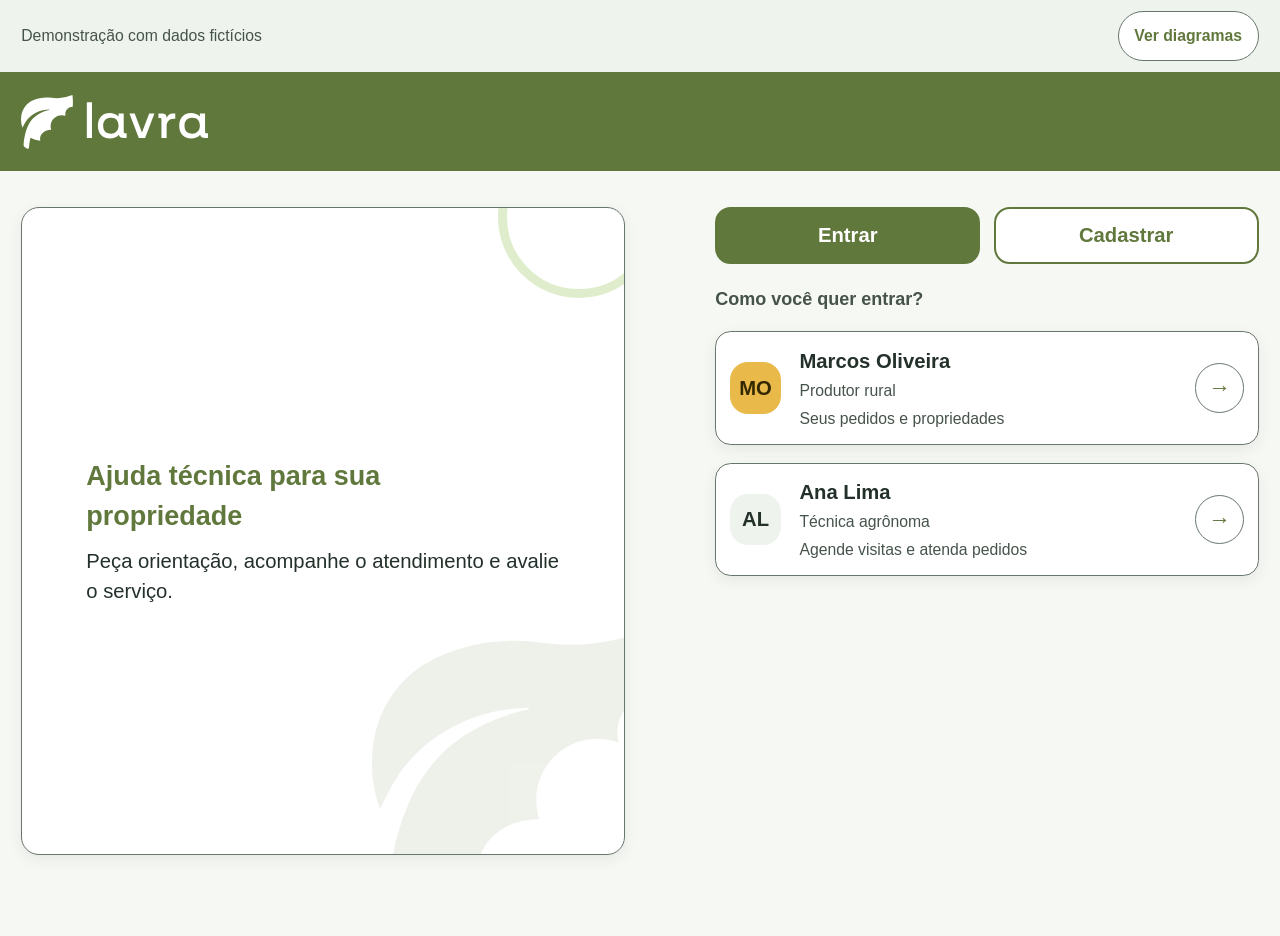
==== index.html @ 4236a97c "first commit" ====
<!DOCTYPE html>
<html lang="pt-BR">
<head>
  <meta charset="utf-8">
  <meta name="viewport" content="width=device-width, initial-scale=1, viewport-fit=cover">
  <title>Lavra: protótipo</title>
  <link rel="icon" type="image/svg+xml" href="assets/lavraLogoVerde.svg">
  <link rel="stylesheet" href="style.css">
</head>
<body>
<div class="wrap">

  <div class="bar">
    <span>Demonstração com dados fictícios</span>
    <span id="crumb"></span>
    <a class="diagram-link" href="diagramas.html">Ver diagramas</a>
  </div>

  <div class="phone">

    <!-- CABEÇALHO (aparece em todas as telas) -->
    <header class="top">
      <div class="brand">
        <span id="logo" class="sr-only" aria-hidden="true"></span>
        <img class="logo-img" src="assets/lavraLogotipoBranca.svg" alt="Lavra">
      </div>
      <div class="account">
        <div class="avatar"><span id="iniciais" class="hidden"></span></div>
        <span id="topo-sub" class="account-name">Gestão da Assistência Rural</span>
        <button id="btn-sair" class="hidden" onclick="sair()">Sair</button>
      </div>
    </header>

    <!-- TELA 1: LOGIN E CADASTRO -->
    <main id="tela-login" class="body tela">
      <div class="hero">
        <img class="hero-watermark" src="assets/lavraLogoVerde.svg" alt="" aria-hidden="true">
        <h2>Ajuda técnica para sua propriedade</h2>
        <p>Peça orientação, acompanhe o atendimento e avalie o serviço.</p>
      </div>
      <div class="row">
        <button id="aba-entrar" class="btn" onclick="abas('entrar')">Entrar</button>
        <button id="aba-cadastro" class="btn alt" onclick="abas('cadastro')">Cadastrar</button>
      </div>

      <div id="form-entrar" class="tela">
        <p class="sub profile-prompt">Como você quer entrar?</p>
        <button class="item profile-option" onclick="entrarComo('produtor')">
          <span class="profile-avatar" aria-hidden="true">MO</span>
          <span class="profile-copy"><b>Marcos Oliveira</b><span class="sub">Produtor rural</span><span class="profile-hint">Seus pedidos e propriedades</span></span>
          <span class="profile-arrow" aria-hidden="true">→</span>
        </button>
        <button class="item profile-option" onclick="entrarComo('tecnico')">
          <span class="profile-avatar technician" aria-hidden="true">AL</span>
          <span class="profile-copy"><b>Ana Lima</b><span class="sub">Técnica agrônoma</span><span class="profile-hint">Agende visitas e atenda pedidos</span></span>
          <span class="profile-arrow" aria-hidden="true">→</span>
        </button>
      </div>

      <div id="form-cadastro" class="tela hidden">
        <div><label for="cad-nome">Nome completo</label><input id="cad-nome"></div>
        <div><label for="cad-email">E-mail</label><input id="cad-email" type="email"></div>
        <div>
          <label for="cad-perfil">Perfil</label>
          <select id="cad-perfil">
            <option value="produtor">Produtor Rural</option>
            <option value="tecnico">Técnico Agrônomo</option>
          </select>
        </div>
        <label class="consent-label" for="cad-lgpd">
          <input id="cad-lgpd" type="checkbox">
          Autorizo o uso dos meus dados para atendimento, conforme a LGPD.
        </label>
        <div class="err" id="cad-err" role="alert" aria-live="polite"></div>
        <button class="btn" onclick="cadastrar()">Criar conta</button>
      </div>
    </main>

    <!-- TELA 2: LISTA DE SOLICITAÇÕES (muda conforme o perfil) -->
    <main id="tela-lista" class="body tela hidden">
      <button id="btn-nova" class="btn" onclick="mostrar('tela-nova')">Pedir ajuda técnica</button>
      <div class="stats" id="stats"></div>
      <h2 id="titulo-lista" class="section-title"></h2>
      <div id="lista" class="tela"></div>
    </main>

    <!-- TELA 3: NOVA SOLICITAÇÃO (Produtor) -->
    <main id="tela-nova" class="body tela hidden">
      <button class="btn alt btn-back" onclick="mostrar('tela-lista')">← Voltar</button>
      <h2 class="section-title">Pedir ajuda técnica</h2>
      <div>
        <label for="nv-prop">Propriedade</label>
        <select id="nv-prop">
          <option>Sítio Boa Esperança (4 ha, hortaliças)</option>
          <option>Fazenda Santa Clara (38 ha, soja e milho)</option>
        </select>
      </div>
      <div><label for="nv-tema">Sobre o que precisa de ajuda?</label><input id="nv-tema" placeholder="Ex.: pragas nas folhas"></div>
      <div><label for="nv-desc">Conte o que aconteceu</label><textarea id="nv-desc"></textarea></div>
      <div>
        <label for="nv-urg">Qual é a urgência?</label>
        <select id="nv-urg">
          <option>Baixa</option>
          <option selected>Média</option>
          <option>Alta</option>
        </select>
      </div>
      <div class="err" id="nv-err" role="alert" aria-live="polite"></div>
      <button class="btn" onclick="enviarSolicitacao()">Enviar pedido</button>
    </main>

    <!-- TELA 4: DETALHE DA SOLICITAÇÃO (Produtor e Técnico) -->
    <main id="tela-detalhe" class="body tela hidden">
      <button class="btn alt btn-back" onclick="mostrar('tela-lista')">← Voltar</button>

      <div>
        <h2 id="d-tema" class="section-title"></h2>
        <div id="d-prop" class="sub"></div>
      </div>
      <p id="d-desc"></p>

      <!-- Linha do tempo: os 5 status do ciclo de vida -->
      <ul class="tl" id="d-tl">
        <li><i></i>Aberta</li>
        <li><i></i>Agendada<span id="d-data"></span></li>
        <li><i></i>Em atendimento</li>
        <li><i></i>Concluída</li>
        <li><i></i>Avaliada</li>
      </ul>

      <div id="d-rel" class="note hidden"></div>

      <!-- Ações do TÉCNICO (só uma aparece por vez, conforme o status) -->
      <div id="acao-agendar" class="acao tela hidden">
        <div><label for="d-dt">Data da visita</label><input id="d-dt" type="date"></div>
        <button class="btn" onclick="agendar()">Agendar visita</button>
      </div>
      <div id="acao-iniciar" class="acao tela hidden">
        <button class="btn" onclick="iniciar()">Iniciar atendimento</button>
      </div>
      <div id="acao-concluir" class="acao tela hidden">
        <div><label for="d-relatorio">O que foi feito no atendimento?</label><textarea id="d-relatorio"></textarea></div>
        <button class="btn" onclick="concluir()">Concluir atendimento</button>
      </div>

      <!-- Ação do PRODUTOR (só depois de Concluída) -->
      <div id="acao-avaliar" class="acao tela hidden">
        <div>
          <span class="field-label">Avalie o atendimento</span>
          <div class="stars" id="estrelas" role="group" aria-label="Avalie o atendimento">
            <button aria-label="1 estrela" onclick="escolherNota(1)">★</button>
            <button aria-label="2 estrelas" onclick="escolherNota(2)">★</button>
            <button aria-label="3 estrelas" onclick="escolherNota(3)">★</button>
            <button aria-label="4 estrelas" onclick="escolherNota(4)">★</button>
            <button aria-label="5 estrelas" onclick="escolherNota(5)">★</button>
          </div>
        </div>
        <div><label for="d-comentario">Comentário (opcional)</label><textarea id="d-comentario"></textarea></div>
        <button class="btn" onclick="avaliar()">Enviar avaliação</button>
      </div>

      <div id="d-aviso" class="note hidden" role="status" aria-live="polite"></div>
      <div class="err" id="d-err" role="alert" aria-live="polite"></div>
    </main>

  </div>
</div>
<script src="script.js"></script>
</body>
</html>
---- style.css ----
:root {
  box-sizing: border-box;
  color-scheme: light;
  /* Paleta centralizada: 70% neutros, 20% verdes, 10% acentos semânticos. */
  --white: #FFFFFF;
  --page: #F6F8F4;
  --surface: #FFFFFF;
  --surface-soft: #EEF3ED;
  --text: #24312A;
  --muted: #46534B;
  --border: #68766C;
  --forest: #61783D;
  --header-green: #61783D;
  --brand: #61783D;
  --brand-hover: #506A35;
  --brand-text: #FFFFFF;
  --lime: #8FBF4A;
  --gold: #E9B949;
  --gold-text: #332800;
  --blue: #276789;
  --blue-text: #FFFFFF;
  --success: #61783D;
  --success-text: #FFFFFF;
  --error: #A3261F;
  --focus: #005A9C;
  --star: #684700;
  --shadow: 0 0.75rem 2rem rgba(20, 53, 42, .12);
  --shadow-card: 0 0.25rem .75rem rgba(20, 53, 42, .08);
  padding-top: env(safe-area-inset-top, 0px);
  padding-bottom: env(safe-area-inset-bottom, 0px);
}

:root[data-theme="dark"], body[data-theme="dark"] {
  color-scheme: dark;
  --white: #FFFFFF;
  --page: #19211B;
  --surface: #202B23;
  --surface-soft: #344331;
  --text: #F4F2E8;
  --muted: #C5CBB9;
  --border: #A1AD98;
  --forest: #AFC988;
  --header-green: #61783D;
  --brand: #61783D;
  --brand-hover: #506A35;
  --brand-text: #FFFFFF;
  --lime: #8FBF4A;
  --gold: #E9B949;
  --gold-text: #332800;
  --blue: #276789;
  --blue-text: #FFFFFF;
  --success: #61783D;
  --success-text: #FFFFFF;
  --error: #FFB3A9;
  --focus: #FFE27A;
  --star: #E9B949;
  --shadow: 0 0.75rem 2rem rgba(0, 0, 0, .32);
  --shadow-card: 0 0.25rem .75rem rgba(0, 0, 0, .2);
}

*, *::before, *::after { box-sizing: inherit; }
html { font-size: 100%; }
html, body { margin: 0; color: var(--text); font-family: "Nimbus Sans", "Nimbus Sans L", Arial, sans-serif; font-size: 1.125rem; line-height: 1.5; }
body { min-height: 100vh; background: var(--page); }
h1, h2, h3, p { margin: 0; font: inherit; line-height: 1.5; }
h1, h2, h3 { font-weight: 700; }
button, input, select, textarea { font: inherit; line-height: 1.5; }
button { color: inherit; }

/* Cabeçalho e navegação: faixa verde em toda a tela, conteúdo alinhado ao centro. */
.wrap { width: 100%; margin: 0 auto; padding: 0 0 2rem; }
.bar { width: 100%; min-height: 3.5rem; display: flex; justify-content: space-between; align-items: center; gap: .75rem; flex-wrap: wrap; margin: 0 auto; padding: .35rem max(1rem, calc((100% - 68.75rem) / 2)); background: var(--surface-soft); color: var(--muted); font-size: .875rem; }
#crumb { min-height: 2.75rem; display: inline-flex; align-items: center; padding: .25rem .75rem; border: 1px solid var(--border); border-radius: 99rem; background: var(--surface); color: var(--text); font-weight: 600; }
#crumb:empty { display: none; }
.diagram-link, .voltar { min-height: 2.75rem; display: inline-flex; align-items: center; justify-content: center; padding: .375rem .875rem; border: 1px solid var(--border); border-radius: 99rem; background: var(--surface); color: var(--brand); font-size: .875rem; font-weight: 600; text-decoration: none; }
.diagram-link:hover, .voltar:hover { background: var(--surface-soft); }
:focus-visible { outline: 3px solid var(--focus); outline-offset: 3px; }

.phone { width: 100%; min-height: calc(100vh - 3.5rem); margin: 0; display: flex; flex-direction: column; overflow: visible; border: 0; border-radius: 0; background: transparent; box-shadow: none; }
.top { width: 100%; min-height: 5.5rem; display: flex; justify-content: space-between; align-items: center; gap: 1rem; padding: .75rem max(1rem, calc((100% - 68.75rem) / 2)); background: var(--header-green); color: var(--white); }
.brand { min-width: 0; display: flex; align-items: center; gap: .75rem; }
.logo-img { display: block; width: auto; height: 2.5rem; }
.account { display: none; align-items: center; gap: .75rem; }
.account:has(#iniciais:not(.hidden)) { display: flex; }
.avatar { width: 2.875rem; height: 2.875rem; flex: none; display: grid; place-items: center; border-radius: 1rem; background: var(--gold); color: var(--gold-text); font-weight: 700; }
.account-name { position: absolute; width: 1px; height: 1px; padding: 0; margin: -1px; overflow: hidden; clip: rect(0, 0, 0, 0); white-space: nowrap; border: 0; }
.account:has(#iniciais:not(.hidden)) .account-name { position: static; width: auto; height: auto; padding: 0; margin: 0; overflow: visible; clip: auto; color: var(--white); font-size: .875rem; white-space: normal; }
.hero-watermark { position: absolute; right: -2rem; bottom: -4rem; width: min(16rem, 60vw); height: auto; opacity: .1; pointer-events: none; }
.sr-only { position: absolute; width: 1px; height: 1px; padding: 0; margin: -1px; overflow: hidden; clip: rect(0, 0, 0, 0); white-space: nowrap; border: 0; }
.top button { min-width: 2.75rem; min-height: 2.75rem; padding: .375rem .875rem; border: 1px solid var(--white); border-radius: 99rem; background: transparent; color: var(--white); cursor: pointer; }
.top button:hover { background: var(--brand-hover); }

/* Conteúdo base mobile-first: uma coluna, com margem lateral de 16px. */
.body { width: min(calc(100% - 2rem), 68.75rem); flex: 1; margin: 0 auto; padding: 1.25rem 0 2rem; }
.tela { display: flex; flex-direction: column; gap: 1rem; }
.hidden { display: none !important; }
.hero { position: relative; overflow: hidden; padding: 1.25rem; border: 1px solid var(--border); border-radius: 1rem; background: var(--surface); box-shadow: var(--shadow-card); }
.hero::after { position: absolute; top: -4rem; right: -2rem; width: 9rem; height: 9rem; border: .5rem solid var(--lime); border-radius: 50%; opacity: .28; content: ""; }
.hero h2 { position: relative; z-index: 1; max-width: 24ch; color: var(--forest); font-size: 1.5rem; }
.hero p { position: relative; z-index: 1; max-width: 70ch; margin-top: .5rem; color: var(--text); }
.profile-prompt { color: var(--text); font-size: 1rem; font-weight: 600; }
.profile-option { width: 100%; min-height: 6rem; display: grid; grid-template-columns: 3rem minmax(0, 1fr) 2.75rem; align-items: center; gap: .875rem; padding: .875rem 1rem; border: 1px solid var(--border); border-radius: 1rem; background: var(--surface); box-shadow: var(--shadow-card); text-align: left; }
.profile-option:hover { background: var(--surface-soft); }
.profile-avatar { width: 2.875rem; height: 2.875rem; display: grid; place-items: center; border-radius: 1rem; background: var(--gold); color: var(--gold-text); font-weight: 700; }
.profile-avatar.technician { background: var(--surface-soft); color: var(--text); }
.profile-copy { min-width: 0; display: grid; gap: .125rem; }
.profile-copy b, .item b { font-weight: 700; }
.profile-copy .sub, .profile-hint { color: var(--muted); font-size: .875rem; }
.profile-hint { margin-top: .125rem; }
.profile-arrow { width: 2.75rem; height: 2.75rem; display: grid; place-items: center; border: 1px solid var(--border); border-radius: 50%; color: var(--brand); font-size: 1.25rem; }
.section-title { font-size: 1.25rem; }
.consent-label { min-height: 2.75rem; display: flex; align-items: flex-start; gap: .625rem; font-weight: 400; }
.consent-label input { margin-top: .375rem; }

.item { width: 100%; min-height: 2.75rem; padding: .75rem; border: 1px solid var(--border); border-radius: .875rem; background: var(--surface); box-shadow: var(--shadow-card); color: var(--text); cursor: pointer; text-align: left; }
.item-top { display: flex; justify-content: space-between; align-items: flex-start; gap: .5rem; }
.sub { color: var(--muted); font-size: 1rem; }
.urg { width: .75rem; height: .75rem; display: inline-block; margin-right: .375rem; border: 2px solid currentColor; border-radius: 50%; background: transparent; vertical-align: .05em; }
.urg-Baixa { color: var(--muted); }
.urg-Média { color: var(--muted); border-radius: .125rem; }
.urg-Alta { color: var(--error); background: var(--error); }
.chip { min-height: 2rem; display: inline-flex; align-items: center; padding: .125rem .625rem; border: 1px solid transparent; border-radius: 99rem; font-size: .875rem; font-weight: 600; line-height: 1.5; white-space: nowrap; }
.s-Aberta { background: var(--gold); color: var(--gold-text); }
.s-Agendada, .chip.atendimento { background: var(--blue); color: var(--blue-text); }
.s-Concluída, .s-Avaliada { background: var(--success); color: var(--success-text); }

.stats { display: grid; grid-template-columns: repeat(3, minmax(0, 1fr)); gap: .5rem; }
.stat { min-height: 5rem; display: grid; align-content: center; padding: .625rem .375rem; border: 1px solid var(--border); border-radius: .875rem; background: var(--surface); text-align: center; }
.stat b { display: block; color: var(--brand); font-size: 1.5rem; font-weight: 700; line-height: 1.5; }
.stat span { display: block; color: var(--muted); font-size: .875rem; }

label, .field-label { display: block; margin-bottom: .375rem; font-size: 1rem; font-weight: 600; }
input, select, textarea { width: 100%; min-height: 3rem; padding: .625rem .75rem; border: 1.5px solid var(--border); border-radius: .75rem; background: var(--surface); color: var(--text); }
input:focus-visible, select:focus-visible, textarea:focus-visible { border-color: var(--focus); }
input[type="checkbox"] { width: 1.5rem; min-height: 1.5rem; height: 1.5rem; flex: none; accent-color: var(--brand); }
textarea { min-height: 7rem; resize: vertical; }
.btn { width: 100%; min-height: 3rem; padding: .625rem 1rem; border: 2px solid var(--brand); border-radius: .875rem; background: var(--brand); color: var(--brand-text); font-weight: 600; cursor: pointer; }
.btn:hover { background: var(--brand-hover); border-color: var(--brand-hover); }
.btn.alt { background: var(--surface); color: var(--brand); box-shadow: none; }
.btn.alt:hover { background: var(--surface-soft); }
.btn-back { width: fit-content; min-width: 2.75rem; min-height: 2.75rem; align-self: flex-start; padding: .375rem .75rem; border: 0; background: transparent !important; color: var(--brand) !important; text-align: left; }
.btn-back:hover { text-decoration: underline; }
.row { display: flex; gap: .75rem; }

.tl { margin: 0; padding: .875rem 1rem; border: 1px solid var(--border); border-radius: .875rem; background: var(--surface); list-style: none; }
.tl li { position: relative; min-height: 2.75rem; display: flex; align-items: center; gap: .75rem; padding: .375rem 0; color: var(--muted); }
.tl li:not(:last-child)::after { position: absolute; top: 2.125rem; left: .5rem; width: 2px; height: calc(100% - .625rem); background: var(--border); content: ""; }
.tl li.on { color: var(--text); font-weight: 700; }
.tl i { z-index: 1; width: 1.125rem; height: 1.125rem; flex: none; border: 2px solid var(--border); border-radius: 50%; background: var(--surface); }
.tl li.on i { position: relative; border-color: var(--success); background: var(--success); }
.tl li.on i::after { position: absolute; top: -.375rem; left: .125rem; color: var(--success-text); content: "✓"; font-size: .875rem; font-style: normal; font-weight: 700; }
.tl li span { color: var(--muted); font-size: .875rem; }
.stars { display: flex; flex-wrap: wrap; gap: .25rem; }
.stars button { width: 3rem; height: 3rem; padding: 0; border: 0; border-radius: .5rem; background: transparent; color: var(--star); font-size: 2rem; cursor: pointer; }
.stars button:hover { background: var(--surface-soft); }
.stars button.on { color: var(--star); }
.note { max-width: 70ch; padding: .75rem .875rem; border-left: .25rem solid var(--success); border-radius: .75rem; background: var(--surface-soft); color: var(--text); }
.err { color: var(--error); font-size: .875rem; font-weight: 600; }
.err:empty { display: none; }

/* Formulários têm leitura confortável e não esticam em monitor largo. */
#tela-nova { width: min(calc(100% - 32px), 640px); margin-inline: auto; }
#form-cadastro { width: 100%; max-width: 640px; margin-inline: auto; }
#tela-nova > p, #tela-detalhe > p { max-width: 70ch; }

/* Documentação dos diagramas */
.doc { width: min(calc(100% - 2rem), 68.75rem); margin: 0 auto; padding: 1.5rem 0 3rem; }
.doc-header { display: flex; align-items: center; gap: 1rem; margin-bottom: 1.25rem; }
.doc-logo { display: block; width: auto; height: 2.25rem; }
.doc-header .voltar { margin: 0; }
.doc h1 { margin: .5rem 0; font-size: 1.75rem; }
.doc h2 { margin: 1.75rem 0 .25rem; color: var(--brand); font-size: 1.25rem; }
.doc p { max-width: 70ch; margin: 0 0 .75rem; color: var(--muted); }
.voltar { margin-bottom: .875rem; }
.box { overflow-x: auto; padding: 1rem; border: 1px solid var(--border); border-radius: .875rem; background: var(--surface); color: var(--text); }
pre.mermaid { min-width: max-content; margin: 0; color: var(--text); font-family: inherit; font-size: .875rem; text-align: center; }

@media (min-width: 768px) {
  .logo-img { height: 3rem; }
  .bar { min-height: 4rem; }
  .phone { min-height: calc(100vh - 4rem); }
  .body { padding-top: 2rem; padding-bottom: 2.5rem; }
  #tela-login { display: grid; grid-template-columns: minmax(0, 1fr) minmax(20rem, .9fr); grid-template-rows: auto 1fr; align-content: center; align-items: start; column-gap: clamp(2rem, 6vw, 5rem); row-gap: 1.25rem; }
  #tela-login > .hero { grid-column: 1; grid-row: 1 / span 2; align-self: stretch; display: flex; flex-direction: column; justify-content: center; padding: clamp(2rem, 5vw, 4rem); }
  #tela-login > .row { grid-column: 2; grid-row: 1; }
  #tela-login > #form-entrar, #tela-login > #form-cadastro { grid-column: 2; grid-row: 2; }
  #form-cadastro { width: 100%; }
  #lista { display: grid; grid-template-columns: repeat(2, minmax(0, 1fr)); align-items: stretch; }
  #lista > .item { height: 100%; min-height: 7rem; display: flex; flex-direction: column; justify-content: space-between; gap: .75rem; }
  #tela-detalhe { display: grid; grid-template-columns: minmax(0, 1.3fr) minmax(18rem, .8fr); align-content: start; align-items: start; column-gap: 2rem; row-gap: 1rem; }
  #tela-detalhe > .btn-back { grid-column: 1 / -1; }
  #tela-detalhe > div:has(> #d-tema), #d-desc, #d-tl, #d-rel { grid-column: 1; }
  #tela-detalhe > .acao, #d-aviso, #d-err { grid-column: 2; }
  #d-rel { align-self: start; }
  #d-aviso:empty, #d-err:empty { display: none; }
}

@media (max-width: 480px) {
  .account:has(#iniciais:not(.hidden)) .account-name { position: absolute; width: 1px; height: 1px; padding: 0; margin: -1px; overflow: hidden; clip: rect(0, 0, 0, 0); white-space: nowrap; border: 0; }
}

@media (min-width: 1100px) {
  #lista { grid-template-columns: repeat(3, minmax(0, 1fr)); gap: 1rem; }
  #tela-login { column-gap: 5rem; }
  #tela-detalhe { grid-template-columns: minmax(0, 1.4fr) minmax(20rem, .8fr); column-gap: 3rem; }
}

@media (prefers-reduced-motion: reduce) {
  *, *::before, *::after { scroll-behavior: auto !important; transition: none !important; animation: none !important; }
}
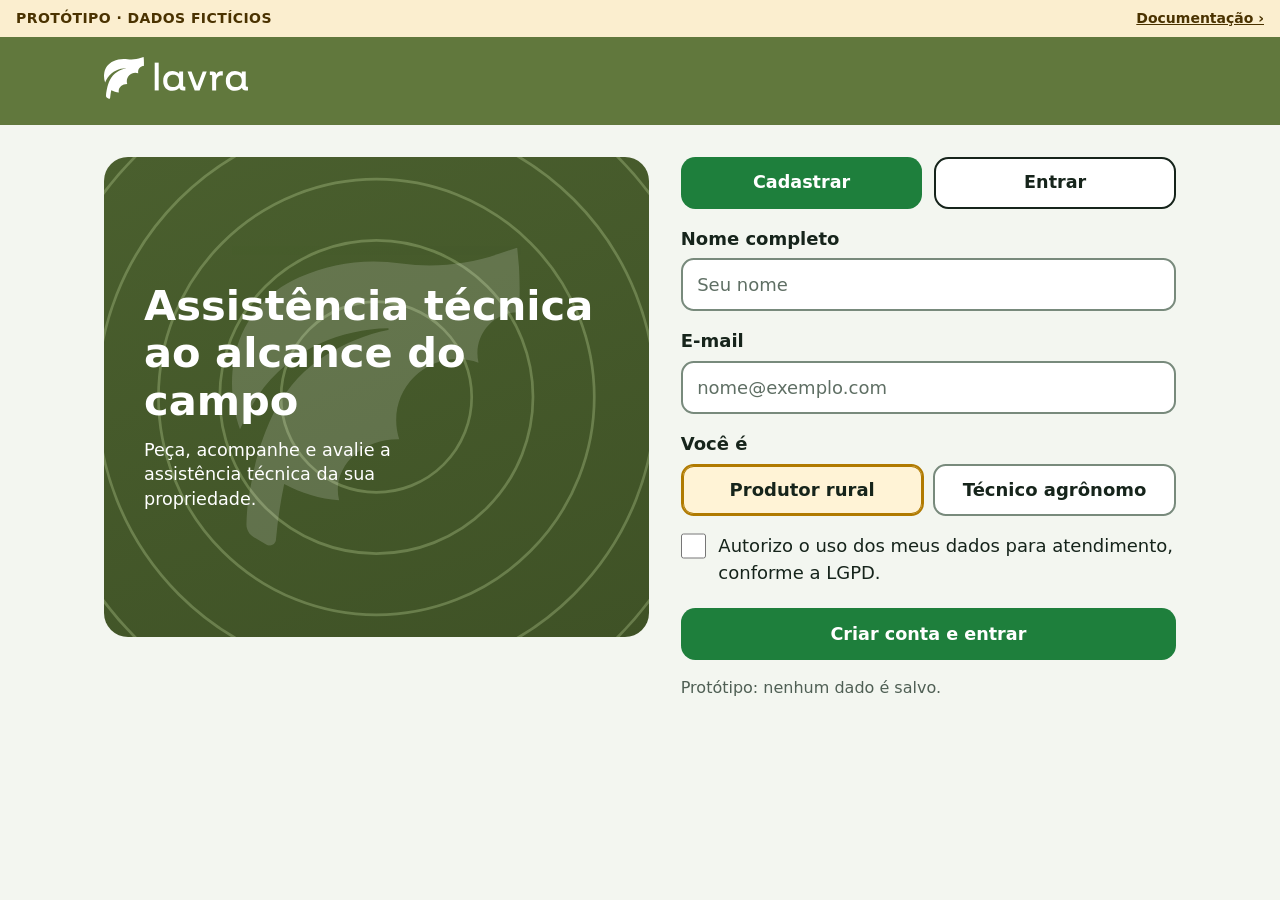
==== commit 9bbe4d1e: "att" ====
--- a/index.html
+++ b/index.html
@@ -8,163 +8,164 @@
   <link rel="stylesheet" href="style.css">
 </head>
 <body>
-<div class="wrap">
 
-  <div class="bar">
-    <span>Demonstração com dados fictícios</span>
-    <span id="crumb"></span>
-    <a class="diagram-link" href="diagramas.html">Ver diagramas</a>
+<div class="aviso-proto">
+  <span>Protótipo · dados fictícios</span>
+  <a href="diagramas.html">Documentação ›</a>
+</div>
+
+<!-- CABEÇALHO: a logo sempre leva ao início -->
+<header class="topo" id="topo">
+  <div class="topo-in">
+    <button class="logo-btn" onclick="irInicio()" aria-label="Lavra: voltar ao início">
+      <img src="assets/lavraLogotipoBranca.svg" alt="Lavra">
+    </button>
+    <div class="usuario hidden" id="usuario">
+      <span class="avatar" id="avatar"></span>
+      <div>
+        <div class="nome" id="u-nome"></div>
+        <span class="papel" id="u-papel"></span>
+      </div>
+    </div>
+    <button class="btn-sair hidden" id="btn-sair" onclick="sair()"><span data-ic="logout"></span>Sair</button>
   </div>
+</header>
 
-  <div class="phone">
+<main class="conteudo">
 
-    <!-- CABEÇALHO (aparece em todas as telas) -->
-    <header class="top">
-      <div class="brand">
-        <span id="logo" class="sr-only" aria-hidden="true"></span>
-        <img class="logo-img" src="assets/lavraLogotipoBranca.svg" alt="Lavra">
+  <!-- TELA 1: ENTRADA -->
+  <section id="tela-login" class="tela login">
+    <div class="hero">
+      <svg class="hero-aneis" viewBox="0 0 400 400" preserveAspectRatio="xMidYMid slice" aria-hidden="true">
+        <circle cx="200" cy="200" r="70"/><circle cx="200" cy="200" r="115"/>
+        <circle cx="200" cy="200" r="160"/><circle cx="200" cy="200" r="205"/>
+        <circle cx="200" cy="200" r="250"/>
+      </svg>
+      <img class="hero-logo" src="assets/lavraLogoBranca.svg" alt="">
+      <div class="hero-txt">
+        <h1>Assistência técnica ao alcance do campo</h1>
+        <p>Peça, acompanhe e avalie a assistência técnica da sua propriedade.</p>
       </div>
-      <div class="account">
-        <div class="avatar"><span id="iniciais" class="hidden"></span></div>
-        <span id="topo-sub" class="account-name">Gestão da Assistência Rural</span>
-        <button id="btn-sair" class="hidden" onclick="sair()">Sair</button>
-      </div>
-    </header>
+    </div>
 
-    <!-- TELA 1: LOGIN E CADASTRO -->
-    <main id="tela-login" class="body tela">
-      <div class="hero">
-        <img class="hero-watermark" src="assets/lavraLogoVerde.svg" alt="" aria-hidden="true">
-        <h2>Ajuda técnica para sua propriedade</h2>
-        <p>Peça orientação, acompanhe o atendimento e avalie o serviço.</p>
-      </div>
-      <div class="row">
-        <button id="aba-entrar" class="btn" onclick="abas('entrar')">Entrar</button>
-        <button id="aba-cadastro" class="btn alt" onclick="abas('cadastro')">Cadastrar</button>
+    <div class="pilha">
+      <div class="abas">
+        <button id="aba-cadastro" class="btn btn-acao" onclick="abas('cadastro')">Cadastrar</button>
+        <button id="aba-entrar" class="btn btn-borda" onclick="abas('entrar')">Entrar</button>
       </div>
 
-      <div id="form-entrar" class="tela">
-        <p class="sub profile-prompt">Como você quer entrar?</p>
-        <button class="item profile-option" onclick="entrarComo('produtor')">
-          <span class="profile-avatar" aria-hidden="true">MO</span>
-          <span class="profile-copy"><b>Marcos Oliveira</b><span class="sub">Produtor rural</span><span class="profile-hint">Seus pedidos e propriedades</span></span>
-          <span class="profile-arrow" aria-hidden="true">→</span>
+      <div id="form-entrar" class="pilha hidden">
+        <h2>Escolha como deseja acessar</h2>
+        <button class="perfil p-prod" onclick="entrarComo('produtor')">
+          <span class="av av-produtor">DM</span>
+          <span><b>Danilo Machado</b><small>Produtor rural</small></span>
+          <span class="seta" data-ic="chevron"></span>
         </button>
-        <button class="item profile-option" onclick="entrarComo('tecnico')">
-          <span class="profile-avatar technician" aria-hidden="true">AL</span>
-          <span class="profile-copy"><b>Ana Lima</b><span class="sub">Técnica agrônoma</span><span class="profile-hint">Agende visitas e atenda pedidos</span></span>
-          <span class="profile-arrow" aria-hidden="true">→</span>
+        <button class="perfil p-tec" onclick="entrarComo('tecnico')">
+          <span class="av av-tecnico">EJ</span>
+          <span><b>Emelie Jovanovic</b><small>Técnica agrônoma</small></span>
+          <span class="seta" data-ic="chevron"></span>
         </button>
+        <p class="nota">Acesso simulado para demonstração.</p>
       </div>
 
-      <div id="form-cadastro" class="tela hidden">
-        <div><label for="cad-nome">Nome completo</label><input id="cad-nome"></div>
-        <div><label for="cad-email">E-mail</label><input id="cad-email" type="email"></div>
-        <div>
-          <label for="cad-perfil">Perfil</label>
-          <select id="cad-perfil">
-            <option value="produtor">Produtor Rural</option>
-            <option value="tecnico">Técnico Agrônomo</option>
-          </select>
-        </div>
-        <label class="consent-label" for="cad-lgpd">
-          <input id="cad-lgpd" type="checkbox">
-          Autorizo o uso dos meus dados para atendimento, conforme a LGPD.
-        </label>
-        <div class="err" id="cad-err" role="alert" aria-live="polite"></div>
-        <button class="btn" onclick="cadastrar()">Criar conta</button>
+      <div id="form-cadastro" class="pilha">
+        <div><label for="cad-nome">Nome completo</label><input id="cad-nome" type="text" placeholder="Seu nome"></div>
+        <div><label for="cad-email">E-mail</label><input id="cad-email" type="email" placeholder="nome@exemplo.com"></div>
+        <fieldset>
+          <legend>Você é</legend>
+          <div class="opcoes">
+            <label class="opcao"><input type="radio" name="perfil" value="produtor" checked><span>Produtor rural</span></label>
+            <label class="opcao"><input type="radio" name="perfil" value="tecnico"><span>Técnico agrônomo</span></label>
+          </div>
+        </fieldset>
+        <label class="lgpd"><input id="cad-lgpd" type="checkbox"><span>Autorizo o uso dos meus dados para atendimento, conforme a LGPD.</span></label>
+        <div class="err" id="cad-err"></div>
+        <button class="btn btn-acao" onclick="cadastrar()">Criar conta e entrar</button>
+        <p class="nota">Protótipo: nenhum dado é salvo.</p>
       </div>
-    </main>
+    </div>
+  </section>
 
-    <!-- TELA 2: LISTA DE SOLICITAÇÕES (muda conforme o perfil) -->
-    <main id="tela-lista" class="body tela hidden">
-      <button id="btn-nova" class="btn" onclick="mostrar('tela-nova')">Pedir ajuda técnica</button>
-      <div class="stats" id="stats"></div>
-      <h2 id="titulo-lista" class="section-title"></h2>
-      <div id="lista" class="tela"></div>
-    </main>
+  <!-- TELA 2: LISTA (muda conforme o perfil) -->
+  <section id="tela-lista" class="tela hidden">
+    <h1 id="titulo-lista"></h1>
+    <button id="btn-nova" class="btn btn-acao" onclick="mostrar('tela-nova')"><span data-ic="plus"></span>Pedir ajuda técnica</button>
+    <div class="stats" id="stats"></div>
+    <p class="nota" id="dica-filtro">Toque em um número para filtrar a lista.</p>
+    <div class="cards" id="lista"></div>
+  </section>
 
-    <!-- TELA 3: NOVA SOLICITAÇÃO (Produtor) -->
-    <main id="tela-nova" class="body tela hidden">
-      <button class="btn alt btn-back" onclick="mostrar('tela-lista')">← Voltar</button>
-      <h2 class="section-title">Pedir ajuda técnica</h2>
-      <div>
-        <label for="nv-prop">Propriedade</label>
-        <select id="nv-prop">
-          <option>Sítio Boa Esperança (4 ha, hortaliças)</option>
-          <option>Fazenda Santa Clara (38 ha, soja e milho)</option>
-        </select>
+  <!-- TELA 3: NOVO PEDIDO (Produtor) -->
+  <section id="tela-nova" class="tela hidden estreita">
+    <div class="linha-voltar">
+      <button class="voltar" onclick="mostrar('tela-lista')"><span data-ic="voltar"></span>Voltar</button>
+      <h1>Pedir ajuda técnica</h1>
+    </div>
+    <fieldset class="pilha">
+      <legend>Qual propriedade?</legend>
+      <label class="cartao-opcao"><input type="radio" name="prop" value="Sítio Boa Esperança (4 ha, hortaliças)" checked>
+        <span class="corpo"><span class="rd"></span><span><b>Sítio Boa Esperança</b><small>4 ha · hortaliças</small></span></span></label>
+      <label class="cartao-opcao"><input type="radio" name="prop" value="Fazenda Santa Clara (38 ha, soja e milho)">
+        <span class="corpo"><span class="rd"></span><span><b>Fazenda Santa Clara</b><small>38 ha · soja e milho</small></span></span></label>
+    </fieldset>
+    <div><label for="nv-tema">O que precisa de ajuda?</label><input id="nv-tema" type="text" placeholder="Ex.: pragas nas folhas"></div>
+    <div><label for="nv-desc">Descreva o problema</label><textarea id="nv-desc" placeholder="Conte o que está vendo e há quanto tempo"></textarea></div>
+    <fieldset>
+      <legend>Urgência</legend>
+      <div class="opcoes tres">
+        <label class="opcao"><input type="radio" name="urg" value="Baixa"><span>Baixa</span></label>
+        <label class="opcao"><input type="radio" name="urg" value="Média" checked><span>Média</span></label>
+        <label class="opcao"><input type="radio" name="urg" value="Alta"><span>Alta</span></label>
       </div>
-      <div><label for="nv-tema">Sobre o que precisa de ajuda?</label><input id="nv-tema" placeholder="Ex.: pragas nas folhas"></div>
-      <div><label for="nv-desc">Conte o que aconteceu</label><textarea id="nv-desc"></textarea></div>
-      <div>
-        <label for="nv-urg">Qual é a urgência?</label>
-        <select id="nv-urg">
-          <option>Baixa</option>
-          <option selected>Média</option>
-          <option>Alta</option>
-        </select>
-      </div>
-      <div class="err" id="nv-err" role="alert" aria-live="polite"></div>
-      <button class="btn" onclick="enviarSolicitacao()">Enviar pedido</button>
-    </main>
+    </fieldset>
+    <div class="err" id="nv-err"></div>
+    <div class="barra-fixa"><button class="btn btn-acao" onclick="enviarSolicitacao()">Enviar pedido</button></div>
+  </section>
 
-    <!-- TELA 4: DETALHE DA SOLICITAÇÃO (Produtor e Técnico) -->
-    <main id="tela-detalhe" class="body tela hidden">
-      <button class="btn alt btn-back" onclick="mostrar('tela-lista')">← Voltar</button>
-
-      <div>
-        <h2 id="d-tema" class="section-title"></h2>
-        <div id="d-prop" class="sub"></div>
-      </div>
-      <p id="d-desc"></p>
-
-      <!-- Linha do tempo: os 5 status do ciclo de vida -->
-      <ul class="tl" id="d-tl">
-        <li><i></i>Aberta</li>
-        <li><i></i>Agendada<span id="d-data"></span></li>
-        <li><i></i>Em atendimento</li>
-        <li><i></i>Concluída</li>
-        <li><i></i>Avaliada</li>
-      </ul>
-
-      <div id="d-rel" class="note hidden"></div>
-
-      <!-- Ações do TÉCNICO (só uma aparece por vez, conforme o status) -->
-      <div id="acao-agendar" class="acao tela hidden">
-        <div><label for="d-dt">Data da visita</label><input id="d-dt" type="date"></div>
-        <button class="btn" onclick="agendar()">Agendar visita</button>
-      </div>
-      <div id="acao-iniciar" class="acao tela hidden">
-        <button class="btn" onclick="iniciar()">Iniciar atendimento</button>
-      </div>
-      <div id="acao-concluir" class="acao tela hidden">
-        <div><label for="d-relatorio">O que foi feito no atendimento?</label><textarea id="d-relatorio"></textarea></div>
-        <button class="btn" onclick="concluir()">Concluir atendimento</button>
+  <!-- TELA 4: DETALHE (Produtor e Técnico) -->
+  <section id="tela-detalhe" class="tela hidden">
+    <div class="linha-voltar">
+      <button class="voltar" onclick="mostrar('tela-lista')"><span data-ic="voltar"></span><span id="voltar-txt">Pedidos</span></button>
+    </div>
+    <div class="det-grid">
+      <div class="pilha">
+        <h1 id="d-tema"></h1>
+        <p class="local" id="d-prop"></p>
+        <div class="chips" id="d-chips"></div>
+        <div class="card" id="d-relato"></div>
+        <ol class="tl" id="d-tl"></ol>
+        <div class="card verde hidden" id="d-rel"></div>
       </div>
 
-      <!-- Ação do PRODUTOR (só depois de Concluída) -->
-      <div id="acao-avaliar" class="acao tela hidden">
-        <div>
-          <span class="field-label">Avalie o atendimento</span>
-          <div class="stars" id="estrelas" role="group" aria-label="Avalie o atendimento">
-            <button aria-label="1 estrela" onclick="escolherNota(1)">★</button>
-            <button aria-label="2 estrelas" onclick="escolherNota(2)">★</button>
-            <button aria-label="3 estrelas" onclick="escolherNota(3)">★</button>
-            <button aria-label="4 estrelas" onclick="escolherNota(4)">★</button>
-            <button aria-label="5 estrelas" onclick="escolherNota(5)">★</button>
+      <!-- Ações: só uma aparece por vez, conforme perfil e status -->
+      <aside class="det-acoes">
+        <div class="pilha">
+          <div id="acao-agendar" class="acao pilha hidden">
+            <div><label for="d-dt">Data da visita</label><input id="d-dt" type="date"></div>
+            <button class="btn btn-azul" onclick="agendar()">Agendar visita</button>
           </div>
+          <div id="acao-iniciar" class="acao pilha hidden">
+            <button class="btn btn-azul" onclick="iniciar()">Iniciar atendimento</button>
+          </div>
+          <div id="acao-concluir" class="acao pilha hidden">
+            <div><label for="d-relatorio">O que foi feito no atendimento?</label>
+            <textarea id="d-relatorio" placeholder="Descreva a orientação dada ao produtor"></textarea></div>
+            <button class="btn btn-azul" onclick="concluir()">Concluir atendimento</button>
+          </div>
+          <div id="acao-avaliar" class="acao pilha hidden">
+            <div class="estrelas" id="estrelas"></div>
+            <p class="nota-txt" id="nota-txt"></p>
+            <button class="btn btn-acao" onclick="avaliar()">Enviar avaliação</button>
+          </div>
+          <div class="card hidden" id="d-aviso"></div>
+          <div class="err" id="d-err"></div>
         </div>
-        <div><label for="d-comentario">Comentário (opcional)</label><textarea id="d-comentario"></textarea></div>
-        <button class="btn" onclick="avaliar()">Enviar avaliação</button>
-      </div>
+      </aside>
+    </div>
+  </section>
 
-      <div id="d-aviso" class="note hidden" role="status" aria-live="polite"></div>
-      <div class="err" id="d-err" role="alert" aria-live="polite"></div>
-    </main>
-
-  </div>
-</div>
+</main>
 <script src="script.js"></script>
 </body>
 </html>
--- a/style.css
+++ b/style.css
@@ -1,210 +1,185 @@
-:root {
-  box-sizing: border-box;
-  color-scheme: light;
-  /* Paleta centralizada: 70% neutros, 20% verdes, 10% acentos semânticos. */
-  --white: #FFFFFF;
-  --page: #F6F8F4;
-  --surface: #FFFFFF;
-  --surface-soft: #EEF3ED;
-  --text: #24312A;
-  --muted: #46534B;
-  --border: #68766C;
-  --forest: #61783D;
-  --header-green: #61783D;
-  --brand: #61783D;
-  --brand-hover: #506A35;
-  --brand-text: #FFFFFF;
-  --lime: #8FBF4A;
-  --gold: #E9B949;
-  --gold-text: #332800;
-  --blue: #276789;
-  --blue-text: #FFFFFF;
-  --success: #61783D;
-  --success-text: #FFFFFF;
-  --error: #A3261F;
-  --focus: #005A9C;
-  --star: #684700;
-  --shadow: 0 0.75rem 2rem rgba(20, 53, 42, .12);
-  --shadow-card: 0 0.25rem .75rem rgba(20, 53, 42, .08);
-  padding-top: env(safe-area-inset-top, 0px);
-  padding-bottom: env(safe-area-inset-bottom, 0px);
+/* ===== CORES (mude tudo por aqui) ===== */
+:root{
+  --olive:#61783D;      /* cor original do logo: cabeçalho */
+  --olive-m:#4A5F2E; --olive-d:#3F5226;
+  --acao:#1E7F3C; --acao-h:#17662F;   /* ações do Produtor e Entrar */
+  --azul:#1F5F8B; --azul-h:#174E73;   /* identidade e ações do Técnico */
+  --ouro:#E9B949;
+  --bg:#F3F6F0; --ink:#16241B; --mute:#4F5F54;
+  --line:#CBD5C8; --borda:#788A7C; --err:#B3261E;
+  --leaf:var(--acao);   /* usado pelo diagramas.html */
 }
+*{box-sizing:border-box}
+html{font-size:100%}
+body{margin:0;background:var(--bg);color:var(--ink);font:1.125rem/1.5 system-ui,"Segoe UI",Roboto,Arial,sans-serif}
+h1,h2,h3,p{margin:0}
+h1{font-size:1.6rem;line-height:1.2}
+h2{font-size:1.25rem;line-height:1.25}
+h3{font-size:1.05rem;line-height:1.25}
+button,input,textarea{font:inherit;color:inherit}
+button{cursor:pointer}
+.hidden{display:none !important}
+:focus-visible{outline:3px solid #0B3C5D;outline-offset:2px}
+.topo :focus-visible{outline-color:#fff}
+.ic{width:1.25em;height:1.25em;flex:none}
+.pilha{display:flex;flex-direction:column;gap:1rem}
+.nota{color:var(--mute);font-size:1rem}
+.err{color:var(--err);font-weight:700}.err:empty{display:none}
 
-:root[data-theme="dark"], body[data-theme="dark"] {
-  color-scheme: dark;
-  --white: #FFFFFF;
-  --page: #19211B;
-  --surface: #202B23;
-  --surface-soft: #344331;
-  --text: #F4F2E8;
-  --muted: #C5CBB9;
-  --border: #A1AD98;
-  --forest: #AFC988;
-  --header-green: #61783D;
-  --brand: #61783D;
-  --brand-hover: #506A35;
-  --brand-text: #FFFFFF;
-  --lime: #8FBF4A;
-  --gold: #E9B949;
-  --gold-text: #332800;
-  --blue: #276789;
-  --blue-text: #FFFFFF;
-  --success: #61783D;
-  --success-text: #FFFFFF;
-  --error: #FFB3A9;
-  --focus: #FFE27A;
-  --star: #E9B949;
-  --shadow: 0 0.75rem 2rem rgba(0, 0, 0, .32);
-  --shadow-card: 0 0.25rem .75rem rgba(0, 0, 0, .2);
+/* faixa de protótipo */
+.aviso-proto{display:flex;justify-content:space-between;gap:1rem;padding:.5rem 1rem;background:#FBEECF;color:#4A3200;font-size:.875rem;font-weight:700;text-transform:uppercase;letter-spacing:.03em}
+.aviso-proto a{color:inherit;text-transform:none;letter-spacing:0;text-decoration:underline;white-space:nowrap}
+
+/* cabeçalho */
+.topo{background:var(--olive);color:#fff;border-bottom:6px solid var(--olive)}
+.topo.perfil-produtor{border-bottom-color:var(--ouro)}
+.topo.perfil-tecnico{border-bottom-color:var(--azul)}
+.topo-in{max-width:1120px;margin:0 auto;padding:.9rem 1rem;display:grid;grid-template-columns:1fr auto;grid-template-areas:"logo sair" "user user";align-items:center}
+.logo-btn{grid-area:logo;justify-self:start;background:none;border:0;padding:.25rem 0;min-height:2.75rem}
+.logo-btn img{display:block;height:2.6rem;width:auto}
+.btn-sair{grid-area:sair;display:inline-flex;align-items:center;gap:.5rem;min-height:2.75rem;padding:0 1rem;background:transparent;color:#fff;border:2px solid #fff;border-radius:.8rem;font-weight:700}
+.btn-sair:hover{background:rgba(255,255,255,.16)}
+.usuario{grid-area:user;display:flex;align-items:center;gap:.8rem;margin-top:.7rem}
+.nome{font-weight:800;font-size:1.15rem;line-height:1.2}
+.avatar{width:2.9rem;height:2.9rem;border-radius:50%;display:grid;place-items:center;font-weight:800;border:3px solid #fff;flex:none}
+.av-produtor{background:var(--ouro);color:#2B1D00}
+.av-tecnico{background:var(--azul);color:#fff}
+.papel{display:inline-block;margin-top:.15rem;padding:.1rem .6rem;border-radius:.4rem;font-size:.875rem;font-weight:800;text-transform:uppercase;letter-spacing:.04em}
+.perfil-produtor .papel{background:var(--ouro);color:#2B1D00}
+.perfil-tecnico .papel{background:#fff;color:var(--azul-h)}
+
+.conteudo{max-width:1120px;margin:0 auto;padding:1.25rem 1rem 2rem}
+.tela{display:flex;flex-direction:column;gap:1.1rem}
+.estreita{max-width:640px;margin:0 auto}
+
+/* botões */
+.btn{display:inline-flex;align-items:center;justify-content:center;gap:.5rem;width:100%;min-height:3.25rem;padding:.5rem 1.25rem;border:2px solid transparent;border-radius:.9rem;font-size:1.1rem;font-weight:700}
+.btn-acao{background:var(--acao);color:#fff}.btn-acao:hover{background:var(--acao-h)}
+.btn-azul{background:var(--azul);color:#fff}.btn-azul:hover{background:var(--azul-h)}
+.btn-borda{background:#fff;color:var(--ink);border-color:var(--ink)}
+.voltar{display:inline-flex;align-items:center;gap:.3rem;min-height:2.9rem;padding:0 1rem 0 .6rem;background:#fff;border:2px solid var(--ink);border-radius:.8rem;font-weight:700}
+
+/* entrada */
+.hero{position:relative;overflow:hidden;display:flex;align-items:center;min-height:17rem;padding:1.75rem 1.5rem;border-radius:1.5rem;background:linear-gradient(160deg,var(--olive-m),var(--olive-d));color:#fff}
+.hero-aneis{position:absolute;inset:0;width:100%;height:100%}
+.hero-aneis circle{fill:none;stroke:#C8DC9E;stroke-opacity:.3;stroke-width:2}
+.hero-logo{position:absolute;left:50%;top:50%;width:min(60%,18rem);transform:translate(-50%,-50%);opacity:.16}
+.hero-txt{position:relative}
+.hero h1{font-size:clamp(1.8rem,5vw,2.6rem);line-height:1.15}
+.hero p{margin-top:.8rem;max-width:30ch;font-size:1.1rem;line-height:1.4}
+.abas{display:grid;grid-template-columns:1fr 1fr;gap:.75rem}
+.perfil{display:flex;align-items:center;gap:1rem;width:100%;min-height:4.5rem;padding:.8rem 1rem;text-align:left;background:#fff;border:2px solid var(--line);border-radius:1rem}
+.perfil:hover{border-color:var(--olive);box-shadow:0 4px 12px rgba(22,36,27,.12)}
+.perfil b{display:block;font-size:1.2rem}
+.perfil small{display:inline-block;margin-top:.2rem;padding:.1rem .65rem;border:2px solid;border-radius:99px;font-size:.9rem;font-weight:700}
+.p-prod small{background:#FBEECF;color:#5C3D00;border-color:#C98A1B}
+.p-tec small{background:#E1EEF8;color:#174E73;border-color:var(--azul)}
+.av{width:3.2rem;height:3.2rem;border-radius:.9rem;display:grid;place-items:center;font-weight:800;flex:none}
+.seta{margin-left:auto;color:var(--acao)}.seta .ic{width:2rem;height:2rem}
+
+/* formulários */
+label,legend{display:block;padding:0;margin-bottom:.4rem;font-weight:700}
+fieldset{border:0;margin:0;padding:0;min-width:0}
+input[type=text],input[type=email],input[type=date],textarea{width:100%;min-height:3.25rem;padding:.7rem .9rem;background:#fff;border:2px solid var(--borda);border-radius:.8rem}
+textarea{min-height:8rem;resize:vertical}
+::placeholder{color:#5F6F64;opacity:1}
+.lgpd{display:flex;gap:.75rem;align-items:flex-start;font-weight:400}
+.lgpd input{width:1.6rem;height:1.6rem;flex:none;margin:.1rem 0 0;accent-color:var(--acao)}
+.opcoes{display:grid;grid-template-columns:repeat(auto-fit,minmax(9rem,1fr));gap:.6rem}
+.opcoes.tres{grid-template-columns:repeat(3,1fr)}
+.opcao,.cartao-opcao{position:relative;display:block;margin:0}
+.opcao input,.cartao-opcao input{position:absolute;inset:0;width:100%;height:100%;margin:0;opacity:0;cursor:pointer}
+.opcao span{display:flex;align-items:center;justify-content:center;min-height:3.25rem;padding:.4rem .75rem;background:#fff;border:2px solid var(--borda);border-radius:.8rem;font-weight:700;text-align:center}
+.opcao input:checked+span{background:#FFF3D6;border-color:#B07A00;box-shadow:inset 0 0 0 1px #B07A00}
+.opcao input:focus-visible+span,.cartao-opcao input:focus-visible+.corpo{outline:3px solid #0B3C5D;outline-offset:2px}
+.corpo{display:flex;align-items:center;gap:.9rem;padding:.9rem 1rem;background:#fff;border:2px solid var(--borda);border-radius:1rem}
+.corpo b{display:block}.corpo small{display:block;color:var(--mute);font-size:1rem}
+.rd{width:1.6rem;height:1.6rem;flex:none;border-radius:50%;border:3px solid var(--borda);background:#fff}
+.cartao-opcao input:checked+.corpo{border-color:var(--acao);background:#E6F3E9}
+.cartao-opcao input:checked+.corpo .rd{border-color:var(--acao);background:radial-gradient(circle,var(--acao) 0 38%,#fff 42%)}
+.linha-voltar{display:flex;align-items:center;gap:1rem;flex-wrap:wrap}
+.barra-fixa{position:sticky;bottom:0;z-index:5;margin:0 -1rem;padding:.8rem 1rem calc(.8rem + env(safe-area-inset-bottom));background:var(--bg);border-top:2px solid var(--line)}
+
+/* lista */
+#tela-lista{display:grid;gap:1rem;grid-template-columns:1fr;grid-template-areas:"btn" "stats" "titulo" "dica" "cards"}
+#titulo-lista{grid-area:titulo}#btn-nova{grid-area:btn}.stats{grid-area:stats}#dica-filtro{grid-area:dica}.cards{grid-area:cards}
+.stats{display:grid;grid-template-columns:repeat(3,1fr);gap:.6rem}
+.stat{display:flex;flex-direction:column;align-items:center;justify-content:center;gap:.1rem;min-height:5rem;padding:.7rem .4rem;background:#fff;border:2px solid var(--line);border-radius:1rem;font-size:.95rem;font-weight:700;line-height:1.15;text-align:center}
+.stat b{font-size:1.9rem;line-height:1;color:var(--acao)}
+.stat .ic{display:none;color:var(--mute)}
+.stat[aria-pressed=true]{border-color:var(--acao);background:#E6F3E9}
+.cards{display:grid;grid-template-columns:1fr;gap:1rem}
+.card-p{display:flex;flex-direction:column;gap:.6rem;width:100%;padding:1rem;text-align:left;background:#fff;border:2px solid var(--line);border-radius:1rem}
+.card-p:hover{border-color:var(--olive);box-shadow:0 4px 12px rgba(22,36,27,.12)}
+.cp-top{display:flex;justify-content:space-between;align-items:flex-start;gap:.5rem;font-size:1.2rem;font-weight:800;line-height:1.25}
+.cp-top .ic{width:1.7rem;height:1.7rem;color:var(--acao)}
+.local{display:flex;align-items:center;gap:.4rem;color:var(--mute);font-size:1rem}
+.chips{display:flex;flex-wrap:wrap;gap:.45rem}
+.chip{display:inline-flex;align-items:center;gap:.35rem;padding:.2rem .7rem;border:2px solid;border-radius:99px;font-size:.95rem;font-weight:700}
+.chip .ic{width:1.05em;height:1.05em}
+.g-ouro{background:#FBEECF;color:#5C3D00;border-color:#C98A1B}
+.g-azul{background:#E1EEF8;color:#174E73;border-color:var(--azul)}
+.g-verde{background:#E1F2E5;color:#17612F;border-color:var(--acao)}
+.u-Alta{background:var(--err);color:#fff;border-color:var(--err)}
+.u-Média{background:#fff;color:#5C3D00;border-color:#C98A1B}
+.u-Baixa{background:#fff;color:#17612F;border-color:var(--acao)}
+.prog{display:grid;grid-template-columns:repeat(5,1fr);gap:.3rem}
+.prog i{height:.55rem;border-radius:99px;background:#D3DBD0}
+.p-ouro i.on{background:#C98A1B}.p-azul i.on{background:var(--azul)}.p-verde i.on{background:var(--acao)}
+.etapa{font-size:.95rem}
+.dica-acao{display:flex;align-items:center;gap:.5rem;padding:.6rem .8rem;border:2px solid;border-radius:.8rem;font-size:1rem;font-weight:700;line-height:1.3}
+.dica-ouro{background:#FFF3D6;border-color:#C98A1B;color:#4A3200}
+.dica-azul{background:#E1EEF8;border-color:var(--azul);color:#174E73}
+
+/* detalhe */
+.det-grid{display:grid;gap:1.1rem}
+.det-acoes{position:sticky;bottom:0;z-index:5;margin:0 -1rem;padding:.8rem 1rem calc(.8rem + env(safe-area-inset-bottom));background:var(--bg);border-top:2px solid var(--line)}
+.card{padding:1rem 1.1rem;background:#fff;border:2px solid var(--line);border-radius:1rem}
+.card h3{display:flex;align-items:center;gap:.5rem;margin-bottom:.35rem}
+.card.verde{background:#EAF5ED;border-color:var(--acao)}
+.tl{display:flex;flex-direction:column;margin:0;padding:1rem 1.1rem;list-style:none;background:#fff;border:2px solid var(--line);border-radius:1rem}
+.tl li{position:relative;display:flex;align-items:center;gap:.9rem;padding:.55rem 0;font-weight:700;color:var(--mute)}
+.tl li:not(:last-child)::after{content:"";position:absolute;left:.86rem;top:2.45rem;bottom:-.55rem;width:3px;background:#C3CDBF}
+.tl li.feito:not(:last-child)::after{background:var(--acao)}
+.tl li.feito,.tl li.atual{color:var(--ink)}
+.pt{display:grid;place-items:center;width:1.9rem;height:1.9rem;flex:none;z-index:1;background:#fff;border:3px solid #9BA99E;border-radius:50%;color:#fff}
+.pt .ic{width:1.1rem;height:1.1rem}
+.feito .pt{background:var(--acao);border-color:var(--acao)}
+.atual .pt{border:4px solid var(--acao)}
+.tl small{font-weight:400;font-size:.95rem;color:var(--mute)}
+.estrelas{display:flex;justify-content:space-between}
+.estrelas button{min-width:3rem;min-height:3rem;padding:.2rem;background:none;border:0}
+.estrelas svg{width:2.6rem;height:2.6rem;fill:none;stroke:var(--borda);stroke-width:2}
+.estrelas button.on svg{fill:var(--ouro);stroke:#7A5200}
+.nota-txt{text-align:center;font-weight:800}
+
+/* ===== DOCUMENTAÇÃO ===== */
+.doc{width:min(100%,76rem);margin:0 auto;padding:1.5rem clamp(1rem,4vw,2.5rem) 3rem}
+.doc-header{display:flex;align-items:center;justify-content:space-between;gap:1rem;margin-bottom:2rem;padding-bottom:1rem;border-bottom:1px solid var(--line)}
+.doc-logo{display:block;width:min(55vw,12rem);height:auto}
+.doc>h1{margin-bottom:.75rem}
+.doc>h1+p{max-width:70ch;margin-bottom:2rem;color:var(--mute)}
+.doc>h2{margin:2.25rem 0 .5rem}
+.doc>h2+p{margin-bottom:1rem;color:var(--mute)}
+.box{overflow-x:auto;margin:0 0 2rem;padding:clamp(.75rem,2.5vw,1.5rem);background:#fff;border:1px solid var(--line);border-radius:1rem}
+.box .mermaid{min-width:max-content;margin:0;text-align:center}
+.box svg{max-width:100%;height:auto}
+@media (max-width:480px){.doc-header{align-items:flex-start;flex-direction:column;margin-bottom:1.5rem}.doc-header .voltar{width:100%;justify-content:center}}
+
+/* ===== TABLET E DESKTOP ===== */
+@media (min-width:768px){
+  .topo-in{grid-template-columns:1fr auto auto;grid-template-areas:"logo user sair";gap:1.25rem;padding:1rem 1.5rem}
+  .usuario{margin-top:0}
+  .conteudo{padding:2rem 1.5rem 3rem}
+  .login{display:grid;grid-template-columns:1.1fr 1fr;gap:2rem;align-items:start}
+  .hero{min-height:30rem;padding:2.5rem}
+  #tela-lista{grid-template-columns:1fr auto;grid-template-areas:"titulo btn" "stats stats" "dica dica" "cards cards";align-items:center}
+  #btn-nova{width:auto;padding:.5rem 1.75rem}
+  .stat{flex-direction:row;justify-content:flex-start;gap:.8rem;padding:.9rem 1.25rem;font-size:1.05rem}
+  .stat .ic{display:block}
+  .cards{grid-template-columns:1fr 1fr;align-items:stretch}
+  .barra-fixa{position:static;margin:0;padding:0;background:none;border:0}
+  .det-grid{grid-template-columns:minmax(0,1.3fr) minmax(0,1fr);gap:2rem;align-items:start}
+  .det-acoes{position:sticky;top:1rem;bottom:auto;margin:0;padding:1.25rem;background:#fff;border:2px solid var(--line);border-radius:1rem}
 }
-
-*, *::before, *::after { box-sizing: inherit; }
-html { font-size: 100%; }
-html, body { margin: 0; color: var(--text); font-family: "Nimbus Sans", "Nimbus Sans L", Arial, sans-serif; font-size: 1.125rem; line-height: 1.5; }
-body { min-height: 100vh; background: var(--page); }
-h1, h2, h3, p { margin: 0; font: inherit; line-height: 1.5; }
-h1, h2, h3 { font-weight: 700; }
-button, input, select, textarea { font: inherit; line-height: 1.5; }
-button { color: inherit; }
-
-/* Cabeçalho e navegação: faixa verde em toda a tela, conteúdo alinhado ao centro. */
-.wrap { width: 100%; margin: 0 auto; padding: 0 0 2rem; }
-.bar { width: 100%; min-height: 3.5rem; display: flex; justify-content: space-between; align-items: center; gap: .75rem; flex-wrap: wrap; margin: 0 auto; padding: .35rem max(1rem, calc((100% - 68.75rem) / 2)); background: var(--surface-soft); color: var(--muted); font-size: .875rem; }
-#crumb { min-height: 2.75rem; display: inline-flex; align-items: center; padding: .25rem .75rem; border: 1px solid var(--border); border-radius: 99rem; background: var(--surface); color: var(--text); font-weight: 600; }
-#crumb:empty { display: none; }
-.diagram-link, .voltar { min-height: 2.75rem; display: inline-flex; align-items: center; justify-content: center; padding: .375rem .875rem; border: 1px solid var(--border); border-radius: 99rem; background: var(--surface); color: var(--brand); font-size: .875rem; font-weight: 600; text-decoration: none; }
-.diagram-link:hover, .voltar:hover { background: var(--surface-soft); }
-:focus-visible { outline: 3px solid var(--focus); outline-offset: 3px; }
-
-.phone { width: 100%; min-height: calc(100vh - 3.5rem); margin: 0; display: flex; flex-direction: column; overflow: visible; border: 0; border-radius: 0; background: transparent; box-shadow: none; }
-.top { width: 100%; min-height: 5.5rem; display: flex; justify-content: space-between; align-items: center; gap: 1rem; padding: .75rem max(1rem, calc((100% - 68.75rem) / 2)); background: var(--header-green); color: var(--white); }
-.brand { min-width: 0; display: flex; align-items: center; gap: .75rem; }
-.logo-img { display: block; width: auto; height: 2.5rem; }
-.account { display: none; align-items: center; gap: .75rem; }
-.account:has(#iniciais:not(.hidden)) { display: flex; }
-.avatar { width: 2.875rem; height: 2.875rem; flex: none; display: grid; place-items: center; border-radius: 1rem; background: var(--gold); color: var(--gold-text); font-weight: 700; }
-.account-name { position: absolute; width: 1px; height: 1px; padding: 0; margin: -1px; overflow: hidden; clip: rect(0, 0, 0, 0); white-space: nowrap; border: 0; }
-.account:has(#iniciais:not(.hidden)) .account-name { position: static; width: auto; height: auto; padding: 0; margin: 0; overflow: visible; clip: auto; color: var(--white); font-size: .875rem; white-space: normal; }
-.hero-watermark { position: absolute; right: -2rem; bottom: -4rem; width: min(16rem, 60vw); height: auto; opacity: .1; pointer-events: none; }
-.sr-only { position: absolute; width: 1px; height: 1px; padding: 0; margin: -1px; overflow: hidden; clip: rect(0, 0, 0, 0); white-space: nowrap; border: 0; }
-.top button { min-width: 2.75rem; min-height: 2.75rem; padding: .375rem .875rem; border: 1px solid var(--white); border-radius: 99rem; background: transparent; color: var(--white); cursor: pointer; }
-.top button:hover { background: var(--brand-hover); }
-
-/* Conteúdo base mobile-first: uma coluna, com margem lateral de 16px. */
-.body { width: min(calc(100% - 2rem), 68.75rem); flex: 1; margin: 0 auto; padding: 1.25rem 0 2rem; }
-.tela { display: flex; flex-direction: column; gap: 1rem; }
-.hidden { display: none !important; }
-.hero { position: relative; overflow: hidden; padding: 1.25rem; border: 1px solid var(--border); border-radius: 1rem; background: var(--surface); box-shadow: var(--shadow-card); }
-.hero::after { position: absolute; top: -4rem; right: -2rem; width: 9rem; height: 9rem; border: .5rem solid var(--lime); border-radius: 50%; opacity: .28; content: ""; }
-.hero h2 { position: relative; z-index: 1; max-width: 24ch; color: var(--forest); font-size: 1.5rem; }
-.hero p { position: relative; z-index: 1; max-width: 70ch; margin-top: .5rem; color: var(--text); }
-.profile-prompt { color: var(--text); font-size: 1rem; font-weight: 600; }
-.profile-option { width: 100%; min-height: 6rem; display: grid; grid-template-columns: 3rem minmax(0, 1fr) 2.75rem; align-items: center; gap: .875rem; padding: .875rem 1rem; border: 1px solid var(--border); border-radius: 1rem; background: var(--surface); box-shadow: var(--shadow-card); text-align: left; }
-.profile-option:hover { background: var(--surface-soft); }
-.profile-avatar { width: 2.875rem; height: 2.875rem; display: grid; place-items: center; border-radius: 1rem; background: var(--gold); color: var(--gold-text); font-weight: 700; }
-.profile-avatar.technician { background: var(--surface-soft); color: var(--text); }
-.profile-copy { min-width: 0; display: grid; gap: .125rem; }
-.profile-copy b, .item b { font-weight: 700; }
-.profile-copy .sub, .profile-hint { color: var(--muted); font-size: .875rem; }
-.profile-hint { margin-top: .125rem; }
-.profile-arrow { width: 2.75rem; height: 2.75rem; display: grid; place-items: center; border: 1px solid var(--border); border-radius: 50%; color: var(--brand); font-size: 1.25rem; }
-.section-title { font-size: 1.25rem; }
-.consent-label { min-height: 2.75rem; display: flex; align-items: flex-start; gap: .625rem; font-weight: 400; }
-.consent-label input { margin-top: .375rem; }
-
-.item { width: 100%; min-height: 2.75rem; padding: .75rem; border: 1px solid var(--border); border-radius: .875rem; background: var(--surface); box-shadow: var(--shadow-card); color: var(--text); cursor: pointer; text-align: left; }
-.item-top { display: flex; justify-content: space-between; align-items: flex-start; gap: .5rem; }
-.sub { color: var(--muted); font-size: 1rem; }
-.urg { width: .75rem; height: .75rem; display: inline-block; margin-right: .375rem; border: 2px solid currentColor; border-radius: 50%; background: transparent; vertical-align: .05em; }
-.urg-Baixa { color: var(--muted); }
-.urg-Média { color: var(--muted); border-radius: .125rem; }
-.urg-Alta { color: var(--error); background: var(--error); }
-.chip { min-height: 2rem; display: inline-flex; align-items: center; padding: .125rem .625rem; border: 1px solid transparent; border-radius: 99rem; font-size: .875rem; font-weight: 600; line-height: 1.5; white-space: nowrap; }
-.s-Aberta { background: var(--gold); color: var(--gold-text); }
-.s-Agendada, .chip.atendimento { background: var(--blue); color: var(--blue-text); }
-.s-Concluída, .s-Avaliada { background: var(--success); color: var(--success-text); }
-
-.stats { display: grid; grid-template-columns: repeat(3, minmax(0, 1fr)); gap: .5rem; }
-.stat { min-height: 5rem; display: grid; align-content: center; padding: .625rem .375rem; border: 1px solid var(--border); border-radius: .875rem; background: var(--surface); text-align: center; }
-.stat b { display: block; color: var(--brand); font-size: 1.5rem; font-weight: 700; line-height: 1.5; }
-.stat span { display: block; color: var(--muted); font-size: .875rem; }
-
-label, .field-label { display: block; margin-bottom: .375rem; font-size: 1rem; font-weight: 600; }
-input, select, textarea { width: 100%; min-height: 3rem; padding: .625rem .75rem; border: 1.5px solid var(--border); border-radius: .75rem; background: var(--surface); color: var(--text); }
-input:focus-visible, select:focus-visible, textarea:focus-visible { border-color: var(--focus); }
-input[type="checkbox"] { width: 1.5rem; min-height: 1.5rem; height: 1.5rem; flex: none; accent-color: var(--brand); }
-textarea { min-height: 7rem; resize: vertical; }
-.btn { width: 100%; min-height: 3rem; padding: .625rem 1rem; border: 2px solid var(--brand); border-radius: .875rem; background: var(--brand); color: var(--brand-text); font-weight: 600; cursor: pointer; }
-.btn:hover { background: var(--brand-hover); border-color: var(--brand-hover); }
-.btn.alt { background: var(--surface); color: var(--brand); box-shadow: none; }
-.btn.alt:hover { background: var(--surface-soft); }
-.btn-back { width: fit-content; min-width: 2.75rem; min-height: 2.75rem; align-self: flex-start; padding: .375rem .75rem; border: 0; background: transparent !important; color: var(--brand) !important; text-align: left; }
-.btn-back:hover { text-decoration: underline; }
-.row { display: flex; gap: .75rem; }
-
-.tl { margin: 0; padding: .875rem 1rem; border: 1px solid var(--border); border-radius: .875rem; background: var(--surface); list-style: none; }
-.tl li { position: relative; min-height: 2.75rem; display: flex; align-items: center; gap: .75rem; padding: .375rem 0; color: var(--muted); }
-.tl li:not(:last-child)::after { position: absolute; top: 2.125rem; left: .5rem; width: 2px; height: calc(100% - .625rem); background: var(--border); content: ""; }
-.tl li.on { color: var(--text); font-weight: 700; }
-.tl i { z-index: 1; width: 1.125rem; height: 1.125rem; flex: none; border: 2px solid var(--border); border-radius: 50%; background: var(--surface); }
-.tl li.on i { position: relative; border-color: var(--success); background: var(--success); }
-.tl li.on i::after { position: absolute; top: -.375rem; left: .125rem; color: var(--success-text); content: "✓"; font-size: .875rem; font-style: normal; font-weight: 700; }
-.tl li span { color: var(--muted); font-size: .875rem; }
-.stars { display: flex; flex-wrap: wrap; gap: .25rem; }
-.stars button { width: 3rem; height: 3rem; padding: 0; border: 0; border-radius: .5rem; background: transparent; color: var(--star); font-size: 2rem; cursor: pointer; }
-.stars button:hover { background: var(--surface-soft); }
-.stars button.on { color: var(--star); }
-.note { max-width: 70ch; padding: .75rem .875rem; border-left: .25rem solid var(--success); border-radius: .75rem; background: var(--surface-soft); color: var(--text); }
-.err { color: var(--error); font-size: .875rem; font-weight: 600; }
-.err:empty { display: none; }
-
-/* Formulários têm leitura confortável e não esticam em monitor largo. */
-#tela-nova { width: min(calc(100% - 32px), 640px); margin-inline: auto; }
-#form-cadastro { width: 100%; max-width: 640px; margin-inline: auto; }
-#tela-nova > p, #tela-detalhe > p { max-width: 70ch; }
-
-/* Documentação dos diagramas */
-.doc { width: min(calc(100% - 2rem), 68.75rem); margin: 0 auto; padding: 1.5rem 0 3rem; }
-.doc-header { display: flex; align-items: center; gap: 1rem; margin-bottom: 1.25rem; }
-.doc-logo { display: block; width: auto; height: 2.25rem; }
-.doc-header .voltar { margin: 0; }
-.doc h1 { margin: .5rem 0; font-size: 1.75rem; }
-.doc h2 { margin: 1.75rem 0 .25rem; color: var(--brand); font-size: 1.25rem; }
-.doc p { max-width: 70ch; margin: 0 0 .75rem; color: var(--muted); }
-.voltar { margin-bottom: .875rem; }
-.box { overflow-x: auto; padding: 1rem; border: 1px solid var(--border); border-radius: .875rem; background: var(--surface); color: var(--text); }
-pre.mermaid { min-width: max-content; margin: 0; color: var(--text); font-family: inherit; font-size: .875rem; text-align: center; }
-
-@media (min-width: 768px) {
-  .logo-img { height: 3rem; }
-  .bar { min-height: 4rem; }
-  .phone { min-height: calc(100vh - 4rem); }
-  .body { padding-top: 2rem; padding-bottom: 2.5rem; }
-  #tela-login { display: grid; grid-template-columns: minmax(0, 1fr) minmax(20rem, .9fr); grid-template-rows: auto 1fr; align-content: center; align-items: start; column-gap: clamp(2rem, 6vw, 5rem); row-gap: 1.25rem; }
-  #tela-login > .hero { grid-column: 1; grid-row: 1 / span 2; align-self: stretch; display: flex; flex-direction: column; justify-content: center; padding: clamp(2rem, 5vw, 4rem); }
-  #tela-login > .row { grid-column: 2; grid-row: 1; }
-  #tela-login > #form-entrar, #tela-login > #form-cadastro { grid-column: 2; grid-row: 2; }
-  #form-cadastro { width: 100%; }
-  #lista { display: grid; grid-template-columns: repeat(2, minmax(0, 1fr)); align-items: stretch; }
-  #lista > .item { height: 100%; min-height: 7rem; display: flex; flex-direction: column; justify-content: space-between; gap: .75rem; }
-  #tela-detalhe { display: grid; grid-template-columns: minmax(0, 1.3fr) minmax(18rem, .8fr); align-content: start; align-items: start; column-gap: 2rem; row-gap: 1rem; }
-  #tela-detalhe > .btn-back { grid-column: 1 / -1; }
-  #tela-detalhe > div:has(> #d-tema), #d-desc, #d-tl, #d-rel { grid-column: 1; }
-  #tela-detalhe > .acao, #d-aviso, #d-err { grid-column: 2; }
-  #d-rel { align-self: start; }
-  #d-aviso:empty, #d-err:empty { display: none; }
-}
-
-@media (max-width: 480px) {
-  .account:has(#iniciais:not(.hidden)) .account-name { position: absolute; width: 1px; height: 1px; padding: 0; margin: -1px; overflow: hidden; clip: rect(0, 0, 0, 0); white-space: nowrap; border: 0; }
-}
-
-@media (min-width: 1100px) {
-  #lista { grid-template-columns: repeat(3, minmax(0, 1fr)); gap: 1rem; }
-  #tela-login { column-gap: 5rem; }
-  #tela-detalhe { grid-template-columns: minmax(0, 1.4fr) minmax(20rem, .8fr); column-gap: 3rem; }
-}
-
-@media (prefers-reduced-motion: reduce) {
-  *, *::before, *::after { scroll-behavior: auto !important; transition: none !important; animation: none !important; }
-}
+@media (prefers-reduced-motion:reduce){*{transition:none !important}}
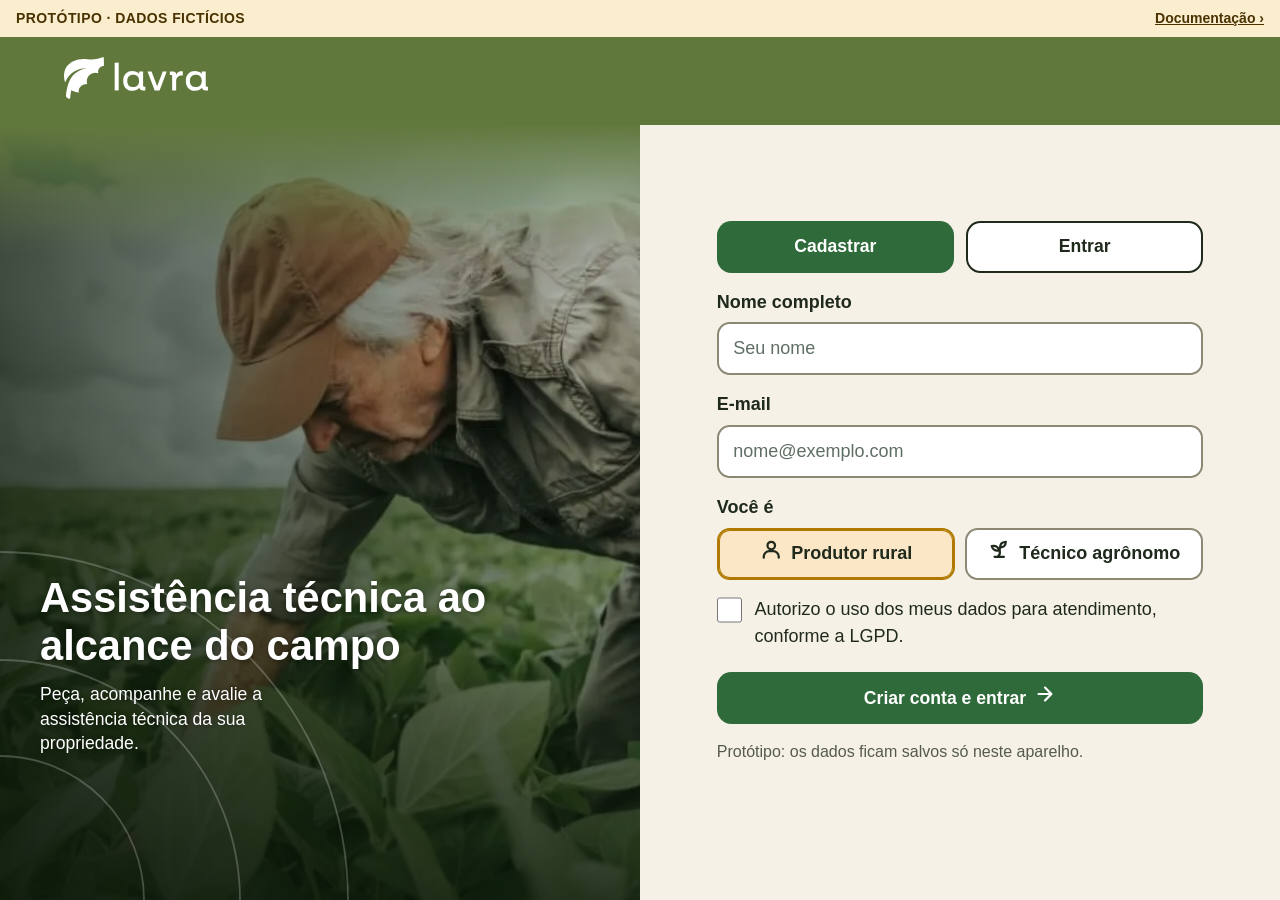
==== commit bfc22616: "implementacoes" ====
--- a/index.html
+++ b/index.html
@@ -14,7 +14,7 @@
   <a href="diagramas.html">Documentação ›</a>
 </div>
 
-<!-- CABEÇALHO: a logo sempre leva ao início -->
+<!-- cabeçalho: a logo sempre leva ao início -->
 <header class="topo" id="topo">
   <div class="topo-in">
     <button class="logo-btn" onclick="irInicio()" aria-label="Lavra: voltar ao início">
@@ -27,21 +27,19 @@
         <span class="papel" id="u-papel"></span>
       </div>
     </div>
+    <a class="doc-link" href="diagramas.html">Documentação<span data-ic="chevron"></span></a>
     <button class="btn-sair hidden" id="btn-sair" onclick="sair()"><span data-ic="logout"></span>Sair</button>
   </div>
 </header>
+<div class="offline hidden" id="offline" role="status">Sem internet. O que você fizer fica salvo neste aparelho.</div>
 
 <main class="conteudo">
 
-  <!-- TELA 1: ENTRADA -->
+  <!-- tela 1: entrada -->
   <section id="tela-login" class="tela login">
     <div class="hero">
-      <svg class="hero-aneis" viewBox="0 0 400 400" preserveAspectRatio="xMidYMid slice" aria-hidden="true">
-        <circle cx="200" cy="200" r="70"/><circle cx="200" cy="200" r="115"/>
-        <circle cx="200" cy="200" r="160"/><circle cx="200" cy="200" r="205"/>
-        <circle cx="200" cy="200" r="250"/>
-      </svg>
-      <img class="hero-logo" src="assets/lavraLogoBranca.svg" alt="">
+      <img class="hero-foto" src="assets/fotos/agricultor.webp" width="1078" height="716" alt="" fetchpriority="high" decoding="async">
+      <svg class="hero-arcos" viewBox="0 0 400 400" aria-hidden="true"><circle cx="0" cy="400" r="120"/><circle cx="0" cy="400" r="200"/><circle cx="0" cy="400" r="290"/></svg>
       <div class="hero-txt">
         <h1>Assistência técnica ao alcance do campo</h1>
         <p>Peça, acompanhe e avalie a assistência técnica da sua propriedade.</p>
@@ -75,19 +73,19 @@
         <fieldset>
           <legend>Você é</legend>
           <div class="opcoes">
-            <label class="opcao"><input type="radio" name="perfil" value="produtor" checked><span>Produtor rural</span></label>
-            <label class="opcao"><input type="radio" name="perfil" value="tecnico"><span>Técnico agrônomo</span></label>
+            <label class="opcao"><input type="radio" name="perfil" value="produtor" checked><span><span data-ic="user"></span>Produtor rural</span></label>
+            <label class="opcao"><input type="radio" name="perfil" value="tecnico"><span><span data-ic="sprout"></span>Técnico agrônomo</span></label>
           </div>
         </fieldset>
         <label class="lgpd"><input id="cad-lgpd" type="checkbox"><span>Autorizo o uso dos meus dados para atendimento, conforme a LGPD.</span></label>
         <div class="err" id="cad-err"></div>
-        <button class="btn btn-acao" onclick="cadastrar()">Criar conta e entrar</button>
-        <p class="nota">Protótipo: nenhum dado é salvo.</p>
+        <button class="btn btn-acao" onclick="cadastrar()">Criar conta e entrar<span data-ic="seta"></span></button>
+        <p class="nota">Protótipo: os dados ficam salvos só neste aparelho.</p>
       </div>
     </div>
   </section>
 
-  <!-- TELA 2: LISTA (muda conforme o perfil) -->
+  <!-- tela 2: lista (muda conforme o perfil) -->
   <section id="tela-lista" class="tela hidden">
     <h1 id="titulo-lista"></h1>
     <button id="btn-nova" class="btn btn-acao" onclick="mostrar('tela-nova')"><span data-ic="plus"></span>Pedir ajuda técnica</button>
@@ -96,18 +94,19 @@
     <div class="cards" id="lista"></div>
   </section>
 
-  <!-- TELA 3: NOVO PEDIDO (Produtor) -->
+  <!-- tela 3: novo pedido (produtor) -->
   <section id="tela-nova" class="tela hidden estreita">
     <div class="linha-voltar">
       <button class="voltar" onclick="mostrar('tela-lista')"><span data-ic="voltar"></span>Voltar</button>
       <h1>Pedir ajuda técnica</h1>
     </div>
+    <img class="capa" src="assets/fotos/folhas.webp" width="1078" height="804" alt="" loading="lazy" decoding="async">
     <fieldset class="pilha">
       <legend>Qual propriedade?</legend>
       <label class="cartao-opcao"><input type="radio" name="prop" value="Sítio Boa Esperança (4 ha, hortaliças)" checked>
-        <span class="corpo"><span class="rd"></span><span><b>Sítio Boa Esperança</b><small>4 ha · hortaliças</small></span></span></label>
+        <span class="corpo"><span class="rd"></span><img class="mini" src="assets/fotos/hortalicas.webp" width="1079" height="715" alt="" loading="lazy"><span><b>Sítio Boa Esperança</b><small>4 ha · hortaliças</small></span></span></label>
       <label class="cartao-opcao"><input type="radio" name="prop" value="Fazenda Santa Clara (38 ha, soja e milho)">
-        <span class="corpo"><span class="rd"></span><span><b>Fazenda Santa Clara</b><small>38 ha · soja e milho</small></span></span></label>
+        <span class="corpo"><span class="rd"></span><img class="mini" src="assets/fotos/paisagem.webp" width="1078" height="809" alt="" loading="lazy"><span><b>Fazenda Santa Clara</b><small>38 ha · soja e milho</small></span></span></label>
     </fieldset>
     <div><label for="nv-tema">O que precisa de ajuda?</label><input id="nv-tema" type="text" placeholder="Ex.: pragas nas folhas"></div>
     <div><label for="nv-desc">Descreva o problema</label><textarea id="nv-desc" placeholder="Conte o que está vendo e há quanto tempo"></textarea></div>
@@ -123,13 +122,14 @@
     <div class="barra-fixa"><button class="btn btn-acao" onclick="enviarSolicitacao()">Enviar pedido</button></div>
   </section>
 
-  <!-- TELA 4: DETALHE (Produtor e Técnico) -->
+  <!-- tela 4: detalhe (produtor e técnico) -->
   <section id="tela-detalhe" class="tela hidden">
     <div class="linha-voltar">
       <button class="voltar" onclick="mostrar('tela-lista')"><span data-ic="voltar"></span><span id="voltar-txt">Pedidos</span></button>
     </div>
     <div class="det-grid">
       <div class="pilha">
+        <img class="capa" id="d-capa" src="" width="1078" height="716" alt="" decoding="async">
         <h1 id="d-tema"></h1>
         <p class="local" id="d-prop"></p>
         <div class="chips" id="d-chips"></div>
@@ -138,7 +138,7 @@
         <div class="card verde hidden" id="d-rel"></div>
       </div>
 
-      <!-- Ações: só uma aparece por vez, conforme perfil e status -->
+      <!-- ações: só uma aparece por vez, conforme perfil e status -->
       <aside class="det-acoes">
         <div class="pilha">
           <div id="acao-agendar" class="acao pilha hidden">
--- a/style.css
+++ b/style.css
@@ -1,17 +1,17 @@
-/* ===== CORES (mude tudo por aqui) ===== */
+/* ===== cores ===== */
 :root{
   --olive:#61783D;      /* cor original do logo: cabeçalho */
   --olive-m:#4A5F2E; --olive-d:#3F5226;
-  --acao:#1E7F3C; --acao-h:#17662F;   /* ações do Produtor e Entrar */
-  --azul:#1F5F8B; --azul-h:#174E73;   /* identidade e ações do Técnico */
+  --acao:#2F6B3A; --acao-h:#255530;   /* ações do produtor e entrar */
+  --azul:#1F5F8B; --azul-h:#174E73;   /* identidade e ações do técnico */
   --ouro:#E9B949;
-  --bg:#F3F6F0; --ink:#16241B; --mute:#4F5F54;
-  --line:#CBD5C8; --borda:#788A7C; --err:#B3261E;
+  --bg:#F5F1E6; --ink:#1F2A1D; --mute:#555B4B;
+  --line:#D8D1BC; --borda:#8C8873; --err:#B3261E;
   --leaf:var(--acao);   /* usado pelo diagramas.html */
 }
 *{box-sizing:border-box}
 html{font-size:100%}
-body{margin:0;background:var(--bg);color:var(--ink);font:1.125rem/1.5 system-ui,"Segoe UI",Roboto,Arial,sans-serif}
+body{margin:0;background:var(--bg);color:var(--ink);font:1.125rem/1.5 "Nimbus Sans","Helvetica Neue",Helvetica,Arial,sans-serif}
 h1,h2,h3,p{margin:0}
 h1{font-size:1.6rem;line-height:1.2}
 h2{font-size:1.25rem;line-height:1.25}
@@ -60,13 +60,15 @@
 .voltar{display:inline-flex;align-items:center;gap:.3rem;min-height:2.9rem;padding:0 1rem 0 .6rem;background:#fff;border:2px solid var(--ink);border-radius:.8rem;font-weight:700}
 
 /* entrada */
-.hero{position:relative;overflow:hidden;display:flex;align-items:center;min-height:17rem;padding:1.75rem 1.5rem;border-radius:1.5rem;background:linear-gradient(160deg,var(--olive-m),var(--olive-d));color:#fff}
-.hero-aneis{position:absolute;inset:0;width:100%;height:100%}
-.hero-aneis circle{fill:none;stroke:#C8DC9E;stroke-opacity:.3;stroke-width:2}
-.hero-logo{position:absolute;left:50%;top:50%;width:min(60%,18rem);transform:translate(-50%,-50%);opacity:.16}
-.hero-txt{position:relative}
+.hero{position:relative;isolation:isolate;overflow:hidden;display:flex;align-items:flex-end;min-height:20rem;padding:1.75rem 1.5rem;border-radius:1.5rem;background:var(--olive-d);color:#fff}
+.hero-foto{position:absolute;inset:0;z-index:-2;width:100%;height:100%;object-fit:cover;object-position:68% 30%}
+.hero::before{content:"";position:absolute;inset:0;z-index:-1;background:#2E5A2B;mix-blend-mode:multiply;opacity:.15;box-shadow:inset 0 0 60px rgba(8,18,6,.3)}
+.hero::after{content:"";position:absolute;inset:0;z-index:-1;background:linear-gradient(to bottom,#61783D 0,rgba(97,120,61,.65) 2.5rem,rgba(97,120,61,0) 8rem),linear-gradient(to right,rgba(12,24,9,.72) 0%,rgba(12,24,9,.4) 45%,rgba(12,24,9,0) 90%),linear-gradient(to top,rgba(12,24,9,.8) 0%,rgba(12,24,9,.3) 35%,rgba(12,24,9,0) 65%)}
+.hero-arcos{position:absolute;left:0;bottom:0;width:min(80%,30rem);aspect-ratio:1;pointer-events:none}
+.hero-arcos circle{fill:none;stroke:#fff;stroke-opacity:.22;stroke-width:1.5}
+.hero-txt{position:relative;text-shadow:0 1px 5px rgba(0,0,0,.35)}
 .hero h1{font-size:clamp(1.8rem,5vw,2.6rem);line-height:1.15}
-.hero p{margin-top:.8rem;max-width:30ch;font-size:1.1rem;line-height:1.4}
+.hero p{margin-top:.8rem;max-width:30ch;font-size:1.1rem;line-height:1.4;text-shadow:0 1px 5px rgba(0,0,0,.35)}
 .abas{display:grid;grid-template-columns:1fr 1fr;gap:.75rem}
 .perfil{display:flex;align-items:center;gap:1rem;width:100%;min-height:4.5rem;padding:.8rem 1rem;text-align:left;background:#fff;border:2px solid var(--line);border-radius:1rem}
 .perfil:hover{border-color:var(--olive);box-shadow:0 4px 12px rgba(22,36,27,.12)}
@@ -76,6 +78,25 @@
 .p-tec small{background:#E1EEF8;color:#174E73;border-color:var(--azul)}
 .av{width:3.2rem;height:3.2rem;border-radius:.9rem;display:grid;place-items:center;font-weight:800;flex:none}
 .seta{margin-left:auto;color:var(--acao)}.seta .ic{width:2rem;height:2rem}
+
+/* login em tela cheia */
+.doc-link{display:none;grid-area:sair;align-items:center;gap:.2rem;min-height:2.75rem;color:#fff;font-weight:700;text-decoration:none}
+.doc-link:hover{text-decoration:underline}
+.em-login{min-height:100vh;display:flex;flex-direction:column}
+.em-login .aviso-proto{display:flex}
+.em-login .doc-link{display:none}
+.em-login .topo-in{max-width:none;padding-left:clamp(1.25rem,5vw,5.3rem);padding-right:clamp(1.25rem,5vw,5.3rem)}
+.em-login .conteudo{flex:1;display:flex;width:100%;max-width:none;padding:1.25rem 1rem 0;overflow:hidden}
+.em-login .login{flex:1;min-width:0;gap:0}
+.login .hero{margin:-1.25rem -1rem 0;border-radius:0;min-height:18rem}
+.login .hero h1{max-width:22ch}
+.login>.pilha{width:calc(100% + 2rem);margin:0 -1rem;padding:1.5rem 1.25rem 2.5rem}
+
+/* fotos */
+.capa{display:block;width:100%;height:9rem;object-fit:cover;border-radius:1rem;background:#C9D2B6}
+.mini{width:4rem;height:4rem;flex:none;object-fit:cover;border-radius:.7rem;background:#C9D2B6}
+.cp-foto{display:block;width:calc(100% + 2rem);height:6.5rem;margin:-1rem -1rem .2rem;object-fit:cover;background:#C9D2B6}
+.offline{padding:.6rem 1rem;background:#FBEECF;color:#4A3200;border-bottom:2px solid #C98A1B;font-weight:700;text-align:center}
 
 /* formulários */
 label,legend{display:block;padding:0;margin-bottom:.4rem;font-weight:700}
@@ -89,8 +110,8 @@
 .opcoes.tres{grid-template-columns:repeat(3,1fr)}
 .opcao,.cartao-opcao{position:relative;display:block;margin:0}
 .opcao input,.cartao-opcao input{position:absolute;inset:0;width:100%;height:100%;margin:0;opacity:0;cursor:pointer}
-.opcao span{display:flex;align-items:center;justify-content:center;min-height:3.25rem;padding:.4rem .75rem;background:#fff;border:2px solid var(--borda);border-radius:.8rem;font-weight:700;text-align:center}
-.opcao input:checked+span{background:#FFF3D6;border-color:#B07A00;box-shadow:inset 0 0 0 1px #B07A00}
+.opcao>span{display:flex;align-items:center;justify-content:center;gap:.55rem;min-height:3.25rem;padding:.4rem .75rem;background:#fff;border:2px solid var(--borda);border-radius:.8rem;font-weight:700;text-align:center}
+.opcao input:checked+span{background:#FBE7C6;border-color:#B07A00;box-shadow:inset 0 0 0 1px #B07A00}
 .opcao input:focus-visible+span,.cartao-opcao input:focus-visible+.corpo{outline:3px solid #0B3C5D;outline-offset:2px}
 .corpo{display:flex;align-items:center;gap:.9rem;padding:.9rem 1rem;background:#fff;border:2px solid var(--borda);border-radius:1rem}
 .corpo b{display:block}.corpo small{display:block;color:var(--mute);font-size:1rem}
@@ -109,7 +130,7 @@
 .stat .ic{display:none;color:var(--mute)}
 .stat[aria-pressed=true]{border-color:var(--acao);background:#E6F3E9}
 .cards{display:grid;grid-template-columns:1fr;gap:1rem}
-.card-p{display:flex;flex-direction:column;gap:.6rem;width:100%;padding:1rem;text-align:left;background:#fff;border:2px solid var(--line);border-radius:1rem}
+.card-p{display:flex;flex-direction:column;gap:.6rem;width:100%;padding:1rem;text-align:left;background:#fff;border:2px solid var(--line);border-radius:1rem;overflow:hidden}
 .card-p:hover{border-color:var(--olive);box-shadow:0 4px 12px rgba(22,36,27,.12)}
 .cp-top{display:flex;justify-content:space-between;align-items:flex-start;gap:.5rem;font-size:1.2rem;font-weight:800;line-height:1.25}
 .cp-top .ic{width:1.7rem;height:1.7rem;color:var(--acao)}
@@ -153,7 +174,7 @@
 .estrelas button.on svg{fill:var(--ouro);stroke:#7A5200}
 .nota-txt{text-align:center;font-weight:800}
 
-/* ===== DOCUMENTAÇÃO ===== */
+/* ===== documentação ===== */
 .doc{width:min(100%,76rem);margin:0 auto;padding:1.5rem clamp(1rem,4vw,2.5rem) 3rem}
 .doc-header{display:flex;align-items:center;justify-content:space-between;gap:1rem;margin-bottom:2rem;padding-bottom:1rem;border-bottom:1px solid var(--line)}
 .doc-logo{display:block;width:min(55vw,12rem);height:auto}
@@ -163,16 +184,21 @@
 .doc>h2+p{margin-bottom:1rem;color:var(--mute)}
 .box{overflow-x:auto;margin:0 0 2rem;padding:clamp(.75rem,2.5vw,1.5rem);background:#fff;border:1px solid var(--line);border-radius:1rem}
 .box .mermaid{min-width:max-content;margin:0;text-align:center}
+.box .mermaid:not([data-processed="true"]){visibility:hidden}
 .box svg{max-width:100%;height:auto}
 @media (max-width:480px){.doc-header{align-items:flex-start;flex-direction:column;margin-bottom:1.5rem}.doc-header .voltar{width:100%;justify-content:center}}
 
-/* ===== TABLET E DESKTOP ===== */
+/* ===== tablet e desktop ===== */
 @media (min-width:768px){
   .topo-in{grid-template-columns:1fr auto auto;grid-template-areas:"logo user sair";gap:1.25rem;padding:1rem 1.5rem}
   .usuario{margin-top:0}
   .conteudo{padding:2rem 1.5rem 3rem}
-  .login{display:grid;grid-template-columns:1.1fr 1fr;gap:2rem;align-items:start}
-  .hero{min-height:30rem;padding:2.5rem}
+  .em-login .conteudo{padding:2rem 0 0}
+  .login{display:grid;grid-template-columns:1fr 1fr;align-items:stretch}
+  .login .hero{margin:-2rem 0 0;min-height:38rem;padding:3.5rem 2.5rem 9rem}
+  .login>.pilha{width:100%;margin:0;justify-content:flex-start;padding:4rem clamp(2rem,6vw,6rem)}
+  .login>.pilha>*{width:100%;max-width:34rem}
+  .capa{height:12rem}
   #tela-lista{grid-template-columns:1fr auto;grid-template-areas:"titulo btn" "stats stats" "dica dica" "cards cards";align-items:center}
   #btn-nova{width:auto;padding:.5rem 1.75rem}
   .stat{flex-direction:row;justify-content:flex-start;gap:.8rem;padding:.9rem 1.25rem;font-size:1.05rem}
